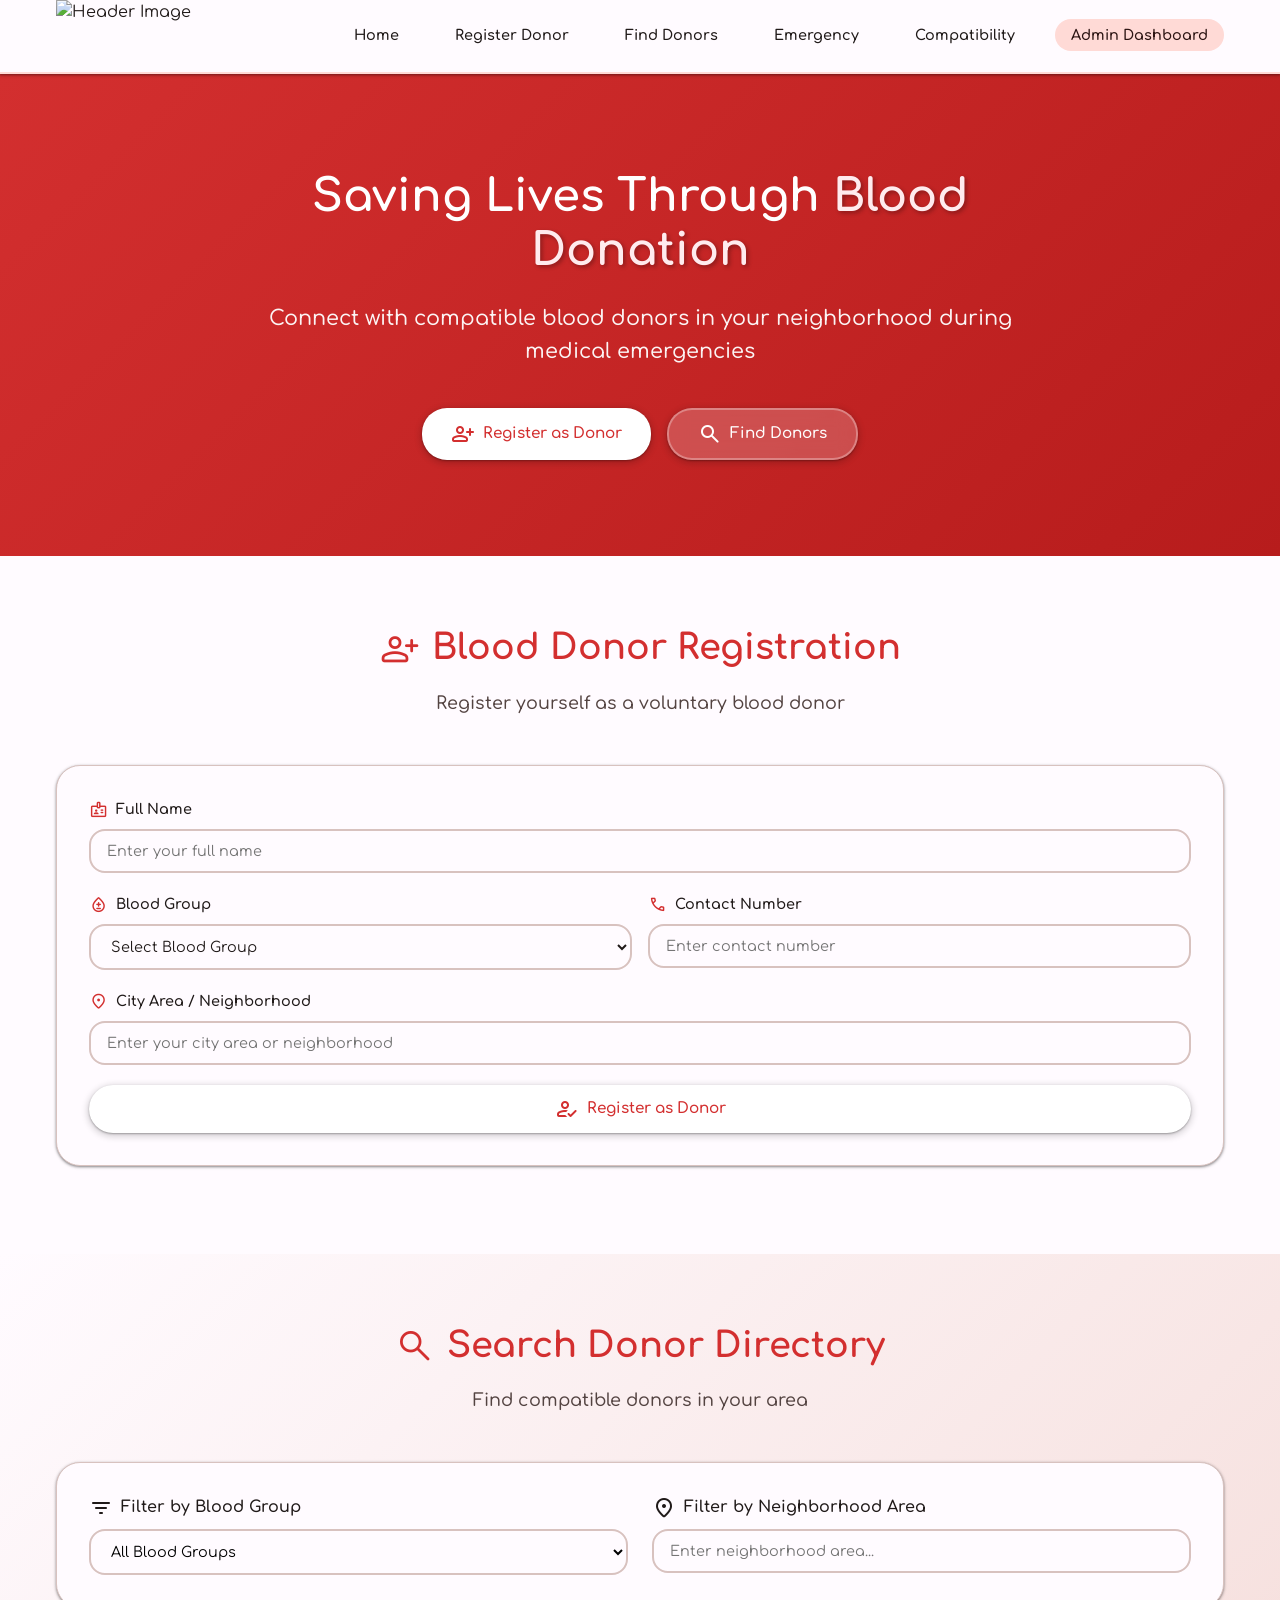
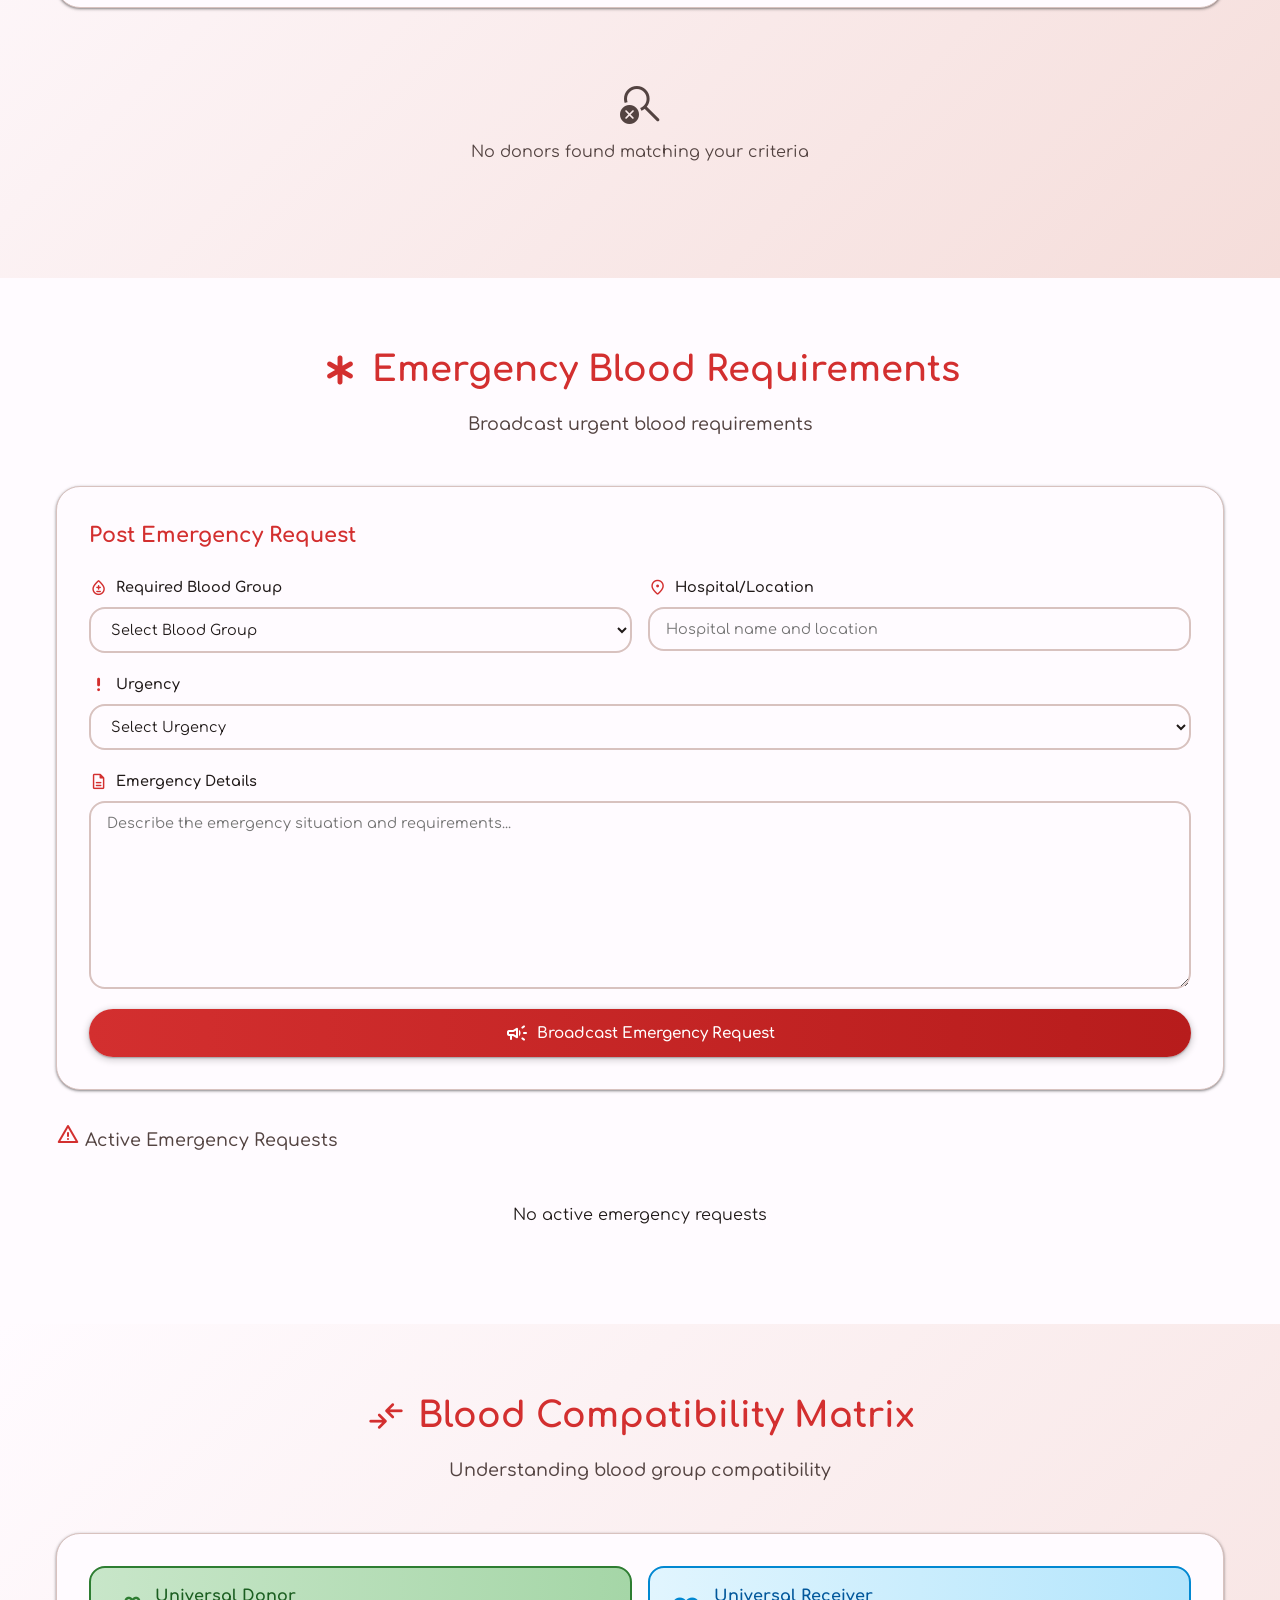
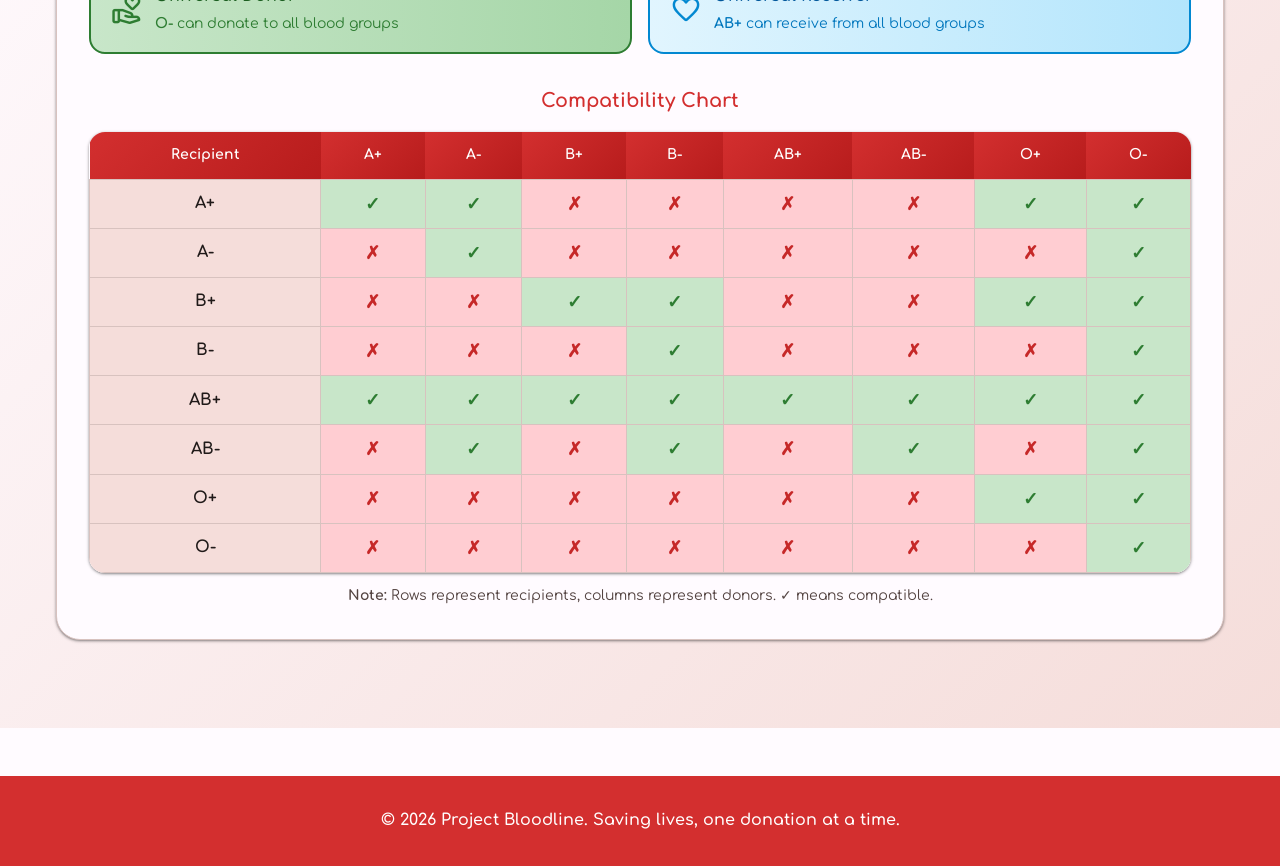
==== index.html @ 69cc0d09 "Add files via upload" ====
<!DOCTYPE html>
<html lang="en">
<head>
  <meta charset="UTF-8">
  <meta name="viewport" content="width=device-width, initial-scale=1.0">
  <title>Project Dracula - Find Blood Donors Fast</title>
  <link rel="shortcut icon" href="./favicon.png" type="image/png">
  <link rel="preconnect" href="https://fonts.googleapis.com">
  <link rel="preconnect" href="https://fonts.gstatic.com" crossorigin>
  <link href="https://fonts.googleapis.com/css2?family=Comfortaa:wght@300;400;500;600;700&family=Poppins:wght@300;400;500;600;700&family=Nunito:wght@300;400;500;600;700&display=swap" rel="stylesheet">
  <link href="https://fonts.googleapis.com/css2?family=Material+Symbols+Rounded:opsz,wght,FILL,GRAD@24,400,0,0" rel="stylesheet">
  <link rel="stylesheet" href="style.css">
</head>
<body>
  <!-- Emergency Broadcast Banner - Bold Red -->
  <div id="emergencyBanner" class="emergency-banner">
    <div class="emergency-content">
      <span class="material-symbols-rounded emergency-icon">emergency_home</span>
      <div class="emergency-text" id="emergencyText">
        Loading...
      </div>
      <button class="emergency-close" onclick="closeEmergencyBanner()" aria-label="Close banner">
        <span class="material-symbols-rounded">close</span>
      </button>
    </div>
  </div>

  <!-- Header -->
  <header class="header">
    <nav class="nav-container">
      <div class="nav-logo">
        <img src="./header.png" alt="Header Image" height="72px">
      </div>
      <button class="mobile-menu-btn" onclick="toggleMobileMenu()">
        <span class="material-symbols-rounded">menu</span>
      </button>
      <ul class="nav-menu" id="navMenu">
        <li class="nav-item">
          <a href="#home" class="nav-link" onclick="closeMobileMenu()">Home</a>
        </li>
        <li class="nav-item">
          <a href="#register" class="nav-link" onclick="closeMobileMenu()">Register Donor</a>
        </li>
        <li class="nav-item">
          <a href="#search" class="nav-link" onclick="closeMobileMenu()">Find Donors</a>
        </li>
        <li class="nav-item">
          <a href="#emergency" class="nav-link" onclick="closeMobileMenu()">Emergency</a>
        </li>
        <li class="nav-item">
          <a href="#compatibility" class="nav-link" onclick="closeMobileMenu()">Compatibility</a>
        </li>
        <li class="nav-item">
          <a href="admin.html" class="nav-link nav-admin">Admin Dashboard</a>
        </li>
      </ul>
    </nav>
  </header>

  <main>
    <!-- Home Section -->
    <section id="home" class="section hero-section">
      <div class="container">
        <div class="hero-content">
          <h2 class="hero-title">Saving Lives Through <span class="highlight">Blood Donation</span></h2>
          <p class="hero-subtitle">Connect with compatible blood donors in your neighborhood during medical emergencies</p>
          <div class="hero-buttons">
            <a href="#register" class="btn btn-primary">
              <span class="material-symbols-rounded">person_add</span>
              Register as Donor
            </a>
            <a href="#search" class="btn btn-secondary">
              <span class="material-symbols-rounded">search</span>
              Find Donors
            </a>
          </div>
        </div>
      </div>
    </section>

    <!-- Donor Registration Section -->
    <section id="register" class="section">
      <div class="container">
        <div class="section-header">
          <h2 class="section-title">
            <span class="material-symbols-rounded section-icon">person_add</span>
            Blood Donor Registration
          </h2>
          <p class="section-subtitle">Register yourself as a voluntary blood donor</p>
        </div>
        <div class="card registration-card">
          <form id="donorRegistrationForm" class="registration-form" novalidate>
            <div class="form-group">
              <label for="fullName" class="form-label">
                <span class="material-symbols-rounded label-icon">badge</span>
                Full Name
              </label>
              <input 
                type="text" 
                id="fullName" 
                name="fullName" 
                class="form-input" 
                placeholder="Enter your full name"
                required
              >
            </div>

            <div class="form-row">
              <div class="form-group">
                <label for="bloodGroup" class="form-label">
                  <span class="material-symbols-rounded label-icon">bloodtype</span>
                  Blood Group
                </label>
                <select id="bloodGroup" name="bloodGroup" class="form-select" required>
                  <option value="">Select Blood Group</option>
                  <option value="A+">A+</option>
                  <option value="A-">A-</option>
                  <option value="B+">B+</option>
                  <option value="B-">B-</option>
                  <option value="AB+">AB+</option>
                  <option value="AB-">AB-</option>
                  <option value="O+">O+</option>
                  <option value="O-">O-</option>
                </select>
              </div>

              <div class="form-group">
                <label for="contactNumber" class="form-label">
                  <span class="material-symbols-rounded label-icon">call</span>
                  Contact Number
                </label>
                <input 
                  type="tel" 
                  id="contactNumber" 
                  name="contactNumber" 
                  class="form-input" 
                  placeholder="Enter contact number"
                  required
                >
              </div>
            </div>

            <div class="form-group">
              <label for="cityArea" class="form-label">
                <span class="material-symbols-rounded label-icon">location_on</span>
                City Area / Neighborhood
              </label>
              <input 
                type="text" 
                id="cityArea" 
                name="cityArea" 
                class="form-input" 
                placeholder="Enter your city area or neighborhood"
                required
              >
            </div>

            <button type="submit" class="btn btn-primary btn-full">
              <span class="material-symbols-rounded">how_to_reg</span>
              Register as Donor
            </button>
          </form>
          <div id="registrationMessage" class="form-message"></div>
        </div>
      </div>
    </section>

    <!-- Searchable Donor Directory Section -->
    <section id="search" class="section section-alt">
      <div class="container">
        <div class="section-header">
          <h2 class="section-title">
            <span class="material-symbols-rounded section-icon">search</span>
            Search Donor Directory
          </h2>
          <p class="section-subtitle">Find compatible donors in your area</p>
        </div>

        <div class="card search-card">
          <div class="search-filters">
            <div class="filter-group">
              <label for="filterBloodGroup" class="filter-label">
                <span class="material-symbols-rounded">filter_list</span>
                Filter by Blood Group
              </label>
              <select id="filterBloodGroup" class="filter-select" onchange="filterDonors()">
                <option value="all">All Blood Groups</option>
                <option value="A+">A+</option>
                <option value="A-">A-</option>
                <option value="B+">B+</option>
                <option value="B-">B-</option>
                <option value="AB+">AB+</option>
                <option value="AB-">AB-</option>
                <option value="O+">O+</option>
                <option value="O-">O-</option>
              </select>
            </div>

            <div class="filter-group">
              <label for="filterArea" class="filter-label">
                <span class="material-symbols-rounded">location_on</span>
                Filter by Neighborhood Area
              </label>
              <input 
                type="text" 
                id="filterArea" 
                class="filter-input" 
                placeholder="Enter neighborhood area..."
                oninput="filterDonors()"
              >
            </div>
          </div>
        </div>

        <div class="donors-list" id="donorsList">
          <!-- Donors will be displayed here -->
        </div>
        <div id="noDonorsMessage" class="no-results" style="display: none;">
          <span class="material-symbols-rounded">search_off</span>
          <p>No donors found matching your criteria</p>
        </div>
      </div>
    </section>

    <!-- Emergency Request Section -->
    <section id="emergency" class="section">
      <div class="container">
        <div class="section-header">
          <h2 class="section-title">
            <span class="material-symbols-rounded section-icon" style="color: #d32f2f;">emergency</span>
            Emergency Blood Requirements
          </h2>
          <p class="section-subtitle">Broadcast urgent blood requirements</p>
        </div>

        <div class="card emergency-request-card">
          <h3 class="card-title">Post Emergency Request</h3>
          <form id="emergencyForm" class="emergency-form" novalidate>
            <div class="form-row">
              <div class="form-group">
                <label for="emergencyBloodGroup" class="form-label">
                  <span class="material-symbols-rounded label-icon">bloodtype</span>
                  Required Blood Group
                </label>
                <select id="emergencyBloodGroup" name="emergencyBloodGroup" class="form-select" required>
                  <option value="">Select Blood Group</option>
                  <option value="A+">A+</option>
                  <option value="A-">A-</option>
                  <option value="B+">B+</option>
                  <option value="B-">B-</option>
                  <option value="AB+">AB+</option>
                  <option value="AB-">AB-</option>
                  <option value="O+">O+</option>
                  <option value="O-">O-</option>
                </select>
              </div>

              <div class="form-group">
                <label for="emergencyLocation" class="form-label">
                  <span class="material-symbols-rounded label-icon">location_on</span>
                  Hospital/Location
                </label>
                <input 
                  type="text" 
                  id="emergencyLocation" 
                  name="emergencyLocation" 
                  class="form-input" 
                  placeholder="Hospital name and location"
                  required
                >
              </div>
            </div>

            <div class="form-group">
              <label for="emergencyUrgency" class="form-label">
                <span class="material-symbols-rounded label-icon">priority_high</span>
                Urgency
              </label>
              <select id="emergencyUrgency" name="emergencyUrgency" class="form-select" required>
                <option value="">Select Urgency</option>
                <option value="Critical">Critical</option>
                <option value="Urgent">Urgent</option>
              </select>
            </div>

            <div class="form-group">
              <label for="emergencyDetails" class="form-label">
                <span class="material-symbols-rounded label-icon">description</span>
                Emergency Details
              </label>
              <textarea 
                id="emergencyDetails" 
                name="emergencyDetails" 
                class="form-textarea" 
                placeholder="Describe the emergency situation and requirements..."
                rows="10"
                required
              ></textarea>
            </div>

            <button type="submit" class="btn btn-emergency btn-full">
              <span class="material-symbols-rounded">campaign</span>
              Broadcast Emergency Request
            </button>
          </form>
          <div id="emergencyMessage" class="form-message"></div>
        </div>

        <div class="emergency-list-section">
          <h3 class="section-subtitle" style="text-align: left; margin-top: 2rem;">
            <span class="material-symbols-rounded" style="color: #d32f2f;">warning</span>
            Active Emergency Requests
          </h3>
          <div id="emergencyList" class="emergency-list">
            <!-- Emergency requests will be displayed here -->
          </div>
        </div>
      </div>
    </section>

    <!-- Blood Compatibility Matrix Section -->
    <section id="compatibility" class="section section-alt">
      <div class="container">
        <div class="section-header">
          <h2 class="section-title">
            <span class="material-symbols-rounded section-icon">compare_arrows</span>
            Blood Compatibility Matrix
          </h2>
          <p class="section-subtitle">Understanding blood group compatibility</p>
        </div>

        <div class="card compatibility-card">
          <div class="compatibility-info">
            <div class="info-box universal-donor">
              <span class="material-symbols-rounded info-icon">volunteer_activism</span>
              <div>
                <h3 class="info-title">Universal Donor</h3>
                <p class="info-text"><strong>O-</strong> can donate to all blood groups</p>
              </div>
            </div>
            <div class="info-box universal-receiver">
              <span class="material-symbols-rounded info-icon">favorite</span>
              <div>
                <h3 class="info-title">Universal Receiver</h3>
                <p class="info-text"><strong>AB+</strong> can receive from all blood groups</p>
              </div>
            </div>
          </div>

          <div class="matrix-container">
            <h3 class="matrix-title">Compatibility Chart</h3>
            <div class="matrix-table-wrapper">
              <table class="compatibility-table">
                <thead>
                  <tr>
                    <th class="matrix-header">Recipient</th>
                    <th class="matrix-header">A+</th>
                    <th class="matrix-header">A-</th>
                    <th class="matrix-header">B+</th>
                    <th class="matrix-header">B-</th>
                    <th class="matrix-header">AB+</th>
                    <th class="matrix-header">AB-</th>
                    <th class="matrix-header">O+</th>
                    <th class="matrix-header">O-</th>
                  </tr>
                </thead>
                <tbody>
                  <tr>
                    <td class="recipient-cell"><strong>A+</strong></td>
                    <td class="compatible">✓</td>
                    <td class="compatible">✓</td>
                    <td class="incompatible">✗</td>
                    <td class="incompatible">✗</td>
                    <td class="incompatible">✗</td>
                    <td class="incompatible">✗</td>
                    <td class="compatible">✓</td>
                    <td class="compatible">✓</td>
                  </tr>
                  <tr>
                    <td class="recipient-cell"><strong>A-</strong></td>
                    <td class="incompatible">✗</td>
                    <td class="compatible">✓</td>
                    <td class="incompatible">✗</td>
                    <td class="incompatible">✗</td>
                    <td class="incompatible">✗</td>
                    <td class="incompatible">✗</td>
                    <td class="incompatible">✗</td>
                    <td class="compatible">✓</td>
                  </tr>
                  <tr>
                    <td class="recipient-cell"><strong>B+</strong></td>
                    <td class="incompatible">✗</td>
                    <td class="incompatible">✗</td>
                    <td class="compatible">✓</td>
                    <td class="compatible">✓</td>
                    <td class="incompatible">✗</td>
                    <td class="incompatible">✗</td>
                    <td class="compatible">✓</td>
                    <td class="compatible">✓</td>
                  </tr>
                  <tr>
                    <td class="recipient-cell"><strong>B-</strong></td>
                    <td class="incompatible">✗</td>
                    <td class="incompatible">✗</td>
                    <td class="incompatible">✗</td>
                    <td class="compatible">✓</td>
                    <td class="incompatible">✗</td>
                    <td class="incompatible">✗</td>
                    <td class="incompatible">✗</td>
                    <td class="compatible">✓</td>
                  </tr>
                  <tr>
                    <td class="recipient-cell"><strong>AB+</strong></td>
                    <td class="compatible">✓</td>
                    <td class="compatible">✓</td>
                    <td class="compatible">✓</td>
                    <td class="compatible">✓</td>
                    <td class="compatible">✓</td>
                    <td class="compatible">✓</td>
                    <td class="compatible">✓</td>
                    <td class="compatible">✓</td>
                  </tr>
                  <tr>
                    <td class="recipient-cell"><strong>AB-</strong></td>
                    <td class="incompatible">✗</td>
                    <td class="compatible">✓</td>
                    <td class="incompatible">✗</td>
                    <td class="compatible">✓</td>
                    <td class="incompatible">✗</td>
                    <td class="compatible">✓</td>
                    <td class="incompatible">✗</td>
                    <td class="compatible">✓</td>
                  </tr>
                  <tr>
                    <td class="recipient-cell"><strong>O+</strong></td>
                    <td class="incompatible">✗</td>
                    <td class="incompatible">✗</td>
                    <td class="incompatible">✗</td>
                    <td class="incompatible">✗</td>
                    <td class="incompatible">✗</td>
                    <td class="incompatible">✗</td>
                    <td class="compatible">✓</td>
                    <td class="compatible">✓</td>
                  </tr>
                  <tr>
                    <td class="recipient-cell"><strong>O-</strong></td>
                    <td class="incompatible">✗</td>
                    <td class="incompatible">✗</td>
                    <td class="incompatible">✗</td>
                    <td class="incompatible">✗</td>
                    <td class="incompatible">✗</td>
                    <td class="incompatible">✗</td>
                    <td class="incompatible">✗</td>
                    <td class="compatible">✓</td>
                  </tr>
                </tbody>
              </table>
            </div>
            <p class="matrix-note">
              <b>Note:</b> Rows represent recipients, columns represent donors. ✓ means compatible.
            </p>
          </div>
        </div>
      </div>
    </section>
  </main>

  <footer class="footer">
    <div class="container">
      <p class="footer-text">© 2026 Project Bloodline. Saving lives, one donation at a time.</p>
    </div>
  </footer>

  <script src="app.js"></script>
</body>
</html>
---- style.css ----
:root {
  --color-primary: #d32f2f;
  --color-on-primary: #ffffff;
  --color-primary-container: #ffdad6;
  --color-on-primary-container: #410002;
  
  --color-secondary: #775653;
  --color-on-secondary: #ffffff;
  --color-secondary-container: #ffdad6;
  --color-on-secondary-container: #2c1513;
  
  --color-tertiary: #705c2e;
  --color-on-tertiary: #ffffff;
  --color-tertiary-container: #fbdfa6;
  --color-on-tertiary-container: #251a00;
  
  --color-surface: #fffbff;
  --color-on-surface: #201a19;
  --color-surface-variant: #f5ddda;
  --color-on-surface-variant: #534341;
  
  --color-background: #fffbff;
  --color-on-background: #201a19;
  
  --color-error: #ba1a1a;
  --color-on-error: #ffffff;
  --color-error-container: #ffdad6;
  --color-on-error-container: #410002;
  
  --color-outline: #857370;
  --color-outline-variant: #d8c2bf;
  
  --blood-red: #d32f2f;
  --blood-red-dark: #b71c1c;
  --blood-red-light: #ffcdd2;
  --emerald: #2e7d32;
  --amber: #f57c00;
  
  --elevation-1: 0px 1px 2px 0px rgba(0, 0, 0, 0.3), 0px 1px 3px 1px rgba(0, 0, 0, 0.15);
  --elevation-2: 0px 1px 2px 0px rgba(0, 0, 0, 0.3), 0px 2px 6px 2px rgba(0, 0, 0, 0.15);
  --elevation-3: 0px 1px 3px 0px rgba(0, 0, 0, 0.3), 0px 4px 8px 3px rgba(0, 0, 0, 0.15);
}

* {
  margin: 0;
  padding: 0;
  box-sizing: border-box;
}
html { scroll-behavior: smooth }

body {
  font-family: 'Comfortaa', 'Poppins', 'Nunito', -apple-system, BlinkMacSystemFont, 'Segoe UI', Roboto, Oxygen, Ubuntu, Cantarell, sans-serif;
  background-color: var(--color-background);
  color: var(--color-on-background);
  line-height: 1.6;
}

/* Emergency Banner - Bold Red */
.emergency-banner {
  background: var(--blood-red-dark);
  color: white;
  padding: 0.75rem 1rem;
  display: none;
  position: sticky;
  top: 0;
  z-index: 1000;
  animation: pulse 2s ease-in-out infinite;
}

.emergency-banner.active {
  display: block;
}

@keyframes pulse {
  0%, 100% { opacity: 1 }
  50% { opacity: 0.9 }
}

.emergency-content {
  max-width: 1200px;
  margin: 0 auto;
  display: flex;
  flex-wrap: wrap;
  align-items: center;
  justify-content: center;
  gap: 0.75rem;
}

.emergency-icon {
  font-size: 1.5rem;
  animation: shake 0.5s ease-in-out infinite;
}

@keyframes shake {
  0%, 100% { transform: translateY(0); }
  25% { transform: translateY(-2px); }
  75% { transform: translateY(2px); }
}

.emergency-text {
  flex: 1;
  min-width: 200px;
  text-align: center;
  font-size: 0.95rem;
  font-weight: 600;
}

.emergency-close {
  background: rgba(255, 255, 255, 0.2);
  border: none;
  color: white;
  border-radius: 50%;
  width: 32px;
  height: 32px;
  cursor: pointer;
  display: flex;
  align-items: center;
  justify-content: center;
  transition: background 0.2s ease;
}

.emergency-close:hover {
  background: rgba(255, 255, 255, 0.5);
}

/* Header */
.header {
  background-color: var(--color-surface);
  box-shadow: var(--elevation-1);
  position: sticky;
  top: 0;
  z-index: 999;
  border-bottom: 2px solid var(--color-primary-container);
}

.nav-container {
  max-width: 1200px;
  margin: 0 auto;
  padding: 0 1rem;
  display: flex;
  align-items: center;
  justify-content: space-between;
  min-height: 70px;
  flex-wrap: wrap;
}

.nav-logo {
  display: flex;
  align-items: center;
  gap: 0.5rem;
}

.logo-icon {
  font-size: 2rem;
  color: var(--color-primary);
}

.logo-text {
  font-family: 'Comfortaa', cursive;
  font-size: 1.8rem;
  font-weight: 700;
  color: var(--color-primary);
}

.mobile-menu-btn {
  display: none;
  background: var(--color-primary-container);
  border: none;
  color: var(--color-on-primary-container);
  border-radius: 12px;
  width: 44px;
  height: 44px;
  cursor: pointer;
  align-items: center;
  justify-content: center;
}

.nav-menu {
  display: flex;
  list-style: none;
  gap: 1.5rem;
  align-items: center;
  flex-wrap: wrap;
}

.nav-link {
  text-decoration: none;
  color: var(--color-on-surface);
  font-weight: 600;
  padding: 0.5rem 1rem;
  border-radius: 20px;
  transition: all 0.2s ease;
  font-size: 0.9rem;
}

.nav-link:hover {
  background-color: var(--color-primary-container);
  color: var(--color-on-primary-container);
}

.nav-admin {
  background-color: var(--color-secondary-container);
  color: var(--color-on-secondary-container);
}

.nav-admin:hover {
  background-color: var(--color-secondary);
  color: var(--color-on-secondary);
}

/* Container */
.container {
  max-width: 1200px;
  margin: 0 auto;
  padding: 0 1rem;
}

/* Sections */
.section {
  padding: 4rem 0;
}

.section-alt {
  background-color: var(--color-surface-variant);
  background: linear-gradient(135deg, #fffbff 0%, #f5ddda 100%);
}

.section-header {
  text-align: center;
  margin-bottom: 3rem;
}

.section-title {
  font-family: 'Comfortaa', cursive;
  font-size: 2.2rem;
  font-weight: 700;
  color: var(--color-primary);
  display: flex;
  align-items: center;
  justify-content: center;
  gap: 0.75rem;
  margin-bottom: 0.75rem;
  flex-wrap: wrap;
}

.section-icon {
  font-size: 2.5rem;
}

.section-subtitle {
  font-size: 1.1rem;
  color: var(--color-on-surface-variant);
  font-weight: 500;
}

/* Hero Section */
.hero-section {
  background: linear-gradient(135deg, var(--color-primary) 0%, var(--blood-red-dark) 100%);
  color: white;
  text-align: center;
  padding: 6rem 0;
}

.hero-content {
  max-width: 800px;
  margin: 0 auto;
}

.hero-title {
  font-family: 'Comfortaa', cursive;
  font-size: 2.8rem;
  font-weight: 700;
  margin-bottom: 1.5rem;
  line-height: 1.2;
}

.highlight {
  color: #ffebee;
  text-shadow: 2px 2px 4px rgba(0, 0, 0, 0.3);
}

.hero-subtitle {
  font-size: 1.3rem;
  margin-bottom: 2.5rem;
  opacity: 0.95;
  font-weight: 500;
}

.hero-buttons {
  display: flex;
  gap: 1rem;
  justify-content: center;
  flex-wrap: wrap;
}

/* Buttons */
.btn {
  display: inline-flex;
  align-items: center;
  gap: 0.5rem;
  padding: 0.75rem 1.8rem;
  border: none;
  border-radius: 25px;
  font-family: 'Comfortaa', cursive;
  font-size: 0.95rem;
  font-weight: 600;
  text-decoration: none;
  cursor: pointer;
  transition: all 0.2s ease;
  box-shadow: var(--elevation-2);
}

.btn:hover {
  box-shadow: var(--elevation-3);
  transform: translateY(-2px);
}

.btn:active {
  transform: translateY(0);
  box-shadow: var(--elevation-2);
}

.btn-primary {
  background-color: white;
  color: var(--color-primary);
}

.btn-primary:hover {
  background-color: #ffebee;
}

.btn-secondary {
  background-color: rgba(255, 255, 255, 0.2);
  color: white;
  backdrop-filter: blur(10px);
  border: 2px solid rgba(255, 255, 255, 0.3);
}

.btn-secondary:hover {
  background-color: rgba(255, 255, 255, 0.3);
}

.btn-emergency {
  background: linear-gradient(90deg, #d32f2f 0%, #b71c1c 100%);
  color: white;
}

.btn-emergency:hover {
  background: linear-gradient(90deg, #b71c1c 0%, #c62828 100%);
}

.btn-full {
  width: 100%;
  justify-content: center;
}

.btn-sm {
  padding: 0.5rem 1rem;
  font-size: 0.85rem;
}

.btn-danger {
  background-color: var(--color-error);
  color: var(--color-on-error);
}

.btn-danger:hover {
  background-color: #d32f2f;
}

/* Cards */
.card {
  background-color: var(--color-surface);
  border-radius: 24px;
  padding: 2rem;
  box-shadow: var(--elevation-1);
  border: 1px solid var(--color-outline-variant);
  margin-bottom: 1.5rem;
}

.card-title {
  font-family: 'Comfortaa', cursive;
  font-size: 1.3rem;
  font-weight: 700;
  color: var(--color-primary);
  display: flex;
  align-items: center;
  gap: 0.5rem;
  margin-bottom: 1.5rem;
}

.card-header-row {
  display: flex;
  align-items: center;
  justify-content: space-between;
  margin-bottom: 1.5rem;
  flex-wrap: wrap;
  gap: 1rem;
}

/* Forms */
.registration-form,
.emergency-form {
  display: flex;
  flex-direction: column;
  gap: 1.25rem;
}

.form-group {
  display: flex;
  flex-direction: column;
  gap: 0.5rem;
}

.form-row {
  display: grid;
  grid-template-columns: 1fr 1fr;
  gap: 1rem;
}

.form-label {
  display: flex;
  align-items: center;
  gap: 0.5rem;
  font-weight: 600;
  color: var(--color-on-surface);
  font-size: 0.9rem;
}

.label-icon {
  font-size: 1.2rem;
  color: var(--color-primary);
}

.form-input,
.form-select,
.form-textarea {
  padding: 0.75rem 1rem;
  border: 2px solid var(--color-outline-variant);
  border-radius: 16px;
  font-family: 'Comfortaa', 'Poppins', sans-serif;
  font-size: 0.9rem;
  background-color: var(--color-surface);
  color: var(--color-on-surface);
  transition: border-color 0.2s ease, box-shadow 0.2s ease;
}

.form-input:focus,
.form-select:focus,
.form-textarea:focus {
  outline: none;
  border-color: var(--color-primary);
  box-shadow: 0 0 0 3px rgba(211, 47, 47, 0.1);
}

.form-textarea {
  resize: vertical;
  min-height: 100px;
  font-family: 'Comfortaa', 'Poppins', sans-serif;
}

.form-message {
  margin-top: 1rem;
  padding: 0.75rem 1rem;
  border-radius: 12px;
  text-align: center;
  font-weight: 600;
  display: none;
}

.form-message.success {
  display: block;
  background-color: #c8e6c9;
  color: #2e7d32;
  border: 1px solid #4caf50;
}

.form-message.error {
  display: block;
  background-color: var(--color-error-container);
  color: var(--color-on-error-container);
  border: 1px solid var(--color-error);
}

/* Search Filters */
.search-filters {
  display: grid;
  grid-template-columns: 1fr 1fr;
  gap: 1.5rem;
}

.filter-group {
  display: flex;
  flex-direction: column;
  gap: 0.5rem;
}

.filter-label {
  display: flex;
  align-items: center;
  gap: 0.5rem;
  font-weight: 600;
  color: var(--color-on-surface);
}

.filter-select,
.filter-input {
  padding: 0.75rem 1rem;
  border: 2px solid var(--color-outline-variant);
  border-radius: 16px;
  font-family: 'Comfortaa', 'Poppins', sans-serif;
  font-size: 0.9rem;
  background-color: var(--color-surface);
}

/* Donors List */
.donors-list {
  display: grid;
  gap: 1rem;
  margin-top: 1.5rem;
}

.donor-card {
  background-color: var(--color-surface);
  border-radius: 20px;
  padding: 1.25rem;
  box-shadow: var(--elevation-1);
  border: 1px solid var(--color-outline-variant);
  display: flex;
  align-items: center;
  gap: 1rem;
  transition: box-shadow 0.2s ease, transform 0.2s ease;
}

.donor-card:hover {
  box-shadow: var(--elevation-2);
  transform: translateX(4px);
}

.donor-avatar {
  width: 60px;
  height: 60px;
  border-radius: 50%;
  background: linear-gradient(135deg, var(--color-primary) 0%, var(--blood-red-dark) 100%);
  color: white;
  display: flex;
  align-items: center;
  justify-content: center;
  font-size: 1.3rem;
  font-weight: 700;
  font-family: 'Comfortaa', cursive;
  flex-shrink: 0;
}

.donor-info {
  flex: 1;
}

.donor-name {
  font-size: 1.1rem;
  font-weight: 700;
  color: var(--color-on-surface);
  margin-bottom: 0.25rem;
  font-family: 'Comfortaa', cursive;
}

.donor-details {
  display: flex;
  flex-direction: column;
  gap: 0.25rem;
  font-size: 0.85rem;
  color: var(--color-on-surface-variant);
}

.donor-detail-item {
  display: flex;
  align-items: center;
  gap: 0.375rem;
}

.donor-blood-group {
  padding: 0.5rem 1rem;
  background: linear-gradient(135deg, var(--color-primary-container) 0%, #ffcdd2 100%);
  color: var(--color-on-primary-container);
  border-radius: 20px;
  font-weight: 700;
  font-size: 1rem;
  flex-shrink: 0;
  font-family: 'Comfortaa', cursive;
}

/* No Results */
.no-results {
  text-align: center;
  padding: 3rem;
  color: var(--color-on-surface-variant);
}

.no-results .material-symbols-rounded {
  font-size: 3rem;
  margin-bottom: 0.75rem;
  display: block;
}

/* Emergency List */
.emergency-list {
  display: grid;
  gap: 1rem;
  margin-top: 1rem;
}

.emergency-item {
  background: linear-gradient(90deg, #ffebee 0%, #ffcdd2 100%);
  border: 2px solid var(--color-error);
  border-radius: 20px;
  padding: 1.25rem;
  box-shadow: var(--elevation-2);
}

.emergency-item-header {
  display: flex;
  align-items: center;
  justify-content: space-between;
  margin-bottom: 0.75rem;
  flex-wrap: wrap;
  gap: 0.5rem;
}

.emergency-blood-badge {
  background-color: var(--color-error);
  color: white;
  padding: 0.375rem 0.875rem;
  border-radius: 16px;
  font-weight: 700;
  font-size: 0.9rem;
  font-family: 'Comfortaa', cursive;
}

.emergency-status {
  background-color: #d32f2f;
  color: white;
  padding: 0.375rem 0.875rem;
  border-radius: 16px;
  font-weight: 700;
  font-size: 0.8rem;
  text-transform: uppercase;
  animation: pulse 1.5s ease-in-out infinite;
}

.emergency-location {
  display: flex;
  align-items: center;
  gap: 0.375rem;
  color: var(--color-on-error-container);
  font-weight: 600;
  margin-bottom: 0.5rem;
}

.emergency-details {
  color: var(--color-on-error-container);
  line-height: 1.5;
}

/* Compatibility */
.compatibility-info {
  display: grid;
  grid-template-columns: 1fr 1fr;
  gap: 1rem;
  margin-bottom: 2rem;
}

.info-box {
  display: flex;
  align-items: center;
  gap: 0.75rem;
  padding: 1rem 1.25rem;
  border-radius: 16px;
}

.universal-donor {
  background: linear-gradient(90deg, #c8e6c9 0%, #a5d6a7 100%);
  border: 2px solid var(--emerald);
}

.universal-receiver {
  background: linear-gradient(90deg, #e1f5fe 0%, #b3e5fc 100%);
  border: 2px solid #0288d1;
}

.info-icon {
  font-size: 2rem;
}

.universal-donor .info-icon {
  color: var(--emerald);
}

.universal-receiver .info-icon {
  color: #0288d1;
}

.info-title {
  font-weight: 700;
  font-size: 1rem;
  margin-bottom: 0.25rem;
}

.universal-donor .info-title {
  color: #1b5e20;
}

.universal-receiver .info-title {
  color: #01579b;
}

.info-text {
  font-size: 0.875rem;
}

.universal-donor .info-text {
  color: #2e7d32;
}

.universal-receiver .info-text {
  color: #0277bd;
}

.matrix-container {
  margin-top: 2rem;
}

.matrix-title {
  font-family: 'Comfortaa', cursive;
  font-size: 1.2rem;
  font-weight: 700;
  color: var(--color-primary);
  margin-bottom: 1rem;
  text-align: center;
}

.matrix-table-wrapper {
  overflow-x: auto;
  border-radius: 16px;
  box-shadow: var(--elevation-1);
}

.compatibility-table {
  width: 100%;
  border-collapse: collapse;
  background-color: var(--color-surface);
  min-width: 600px;
}

.matrix-header {
  background: linear-gradient(135deg, var(--color-primary) 0%, var(--blood-red-dark) 100%);
  color: white;
  padding: 0.75rem;
  text-align: center;
  font-weight: 700;
  font-size: 0.875rem;
  font-family: 'Comfortaa', cursive;
}

.compatibility-table td {
  padding: 0.625rem;
  text-align: center;
  border: 1px solid var(--color-outline-variant);
  font-weight: 600;
}

.recipient-cell {
  background-color: var(--color-surface-variant);
  color: var(--color-on-surface);
  font-family: 'Comfortaa', cursive;
}

.compatible {
  background-color: #c8e6c9;
  color: #2e7d32;
  font-size: 1.1rem;
}

.incompatible {
  background-color: #ffcdd2;
  color: #c62828;
  font-size: 1.1rem;
}

.matrix-note {
  text-align: center;
  margin-top: 0.75rem;
  font-size: 0.875rem;
  color: var(--color-on-surface-variant);
}

/* Footer */
.footer {
  background-color: var(--color-primary);
  color: white;
  text-align: center;
  padding: 2rem 0;
  margin-top: 3rem;
}

.footer-text {
  font-weight: 600;
}

/* Admin Dashboard Styles */
.stats-grid {
  display: grid;
  grid-template-columns: repeat(auto-fit, minmax(250px, 1fr));
  gap: 1.25rem;
  margin-bottom: 2rem;
}

.stat-card {
  background-color: var(--color-surface);
  border-radius: 20px;
  padding: 1.25rem;
  box-shadow: var(--elevation-1);
  border: 1px solid var(--color-outline-variant);
  display: flex;
  align-items: center;
  gap: 1rem;
}

.stat-icon {
  width: 60px;
  height: 60px;
  border-radius: 16px;
  display: flex;
  align-items: center;
  justify-content: center;
  flex-shrink: 0;
}

.stat-icon .material-symbols-rounded {
  font-size: 1.8rem;
  color: white;
}

.stat-donors {
  background: linear-gradient(135deg, #4caf50 0%, #2e7d32 100%);
}

.stat-emergency {
  background: linear-gradient(135deg, #f44336 0%, #d32f2f 100%);
}

.stat-rare {
  background: linear-gradient(135deg, #ff9800 0%, #f57c00 100%);
}

.stat-groups {
  background: linear-gradient(135deg, #2196f3 0%, #1976d2 100%);
}

.stat-info {
  flex: 1;
}

.stat-number {
  font-size: 1.8rem;
  font-weight: 700;
  font-family: 'Comfortaa', cursive;
  color: var(--color-on-surface);
}

.stat-label {
  font-size: 0.875rem;
  color: var(--color-on-surface-variant);
  font-weight: 600;
}

.admin-card {
  margin-bottom: 2rem;
}

.blood-group-stats {
  display: grid;
  grid-template-columns: repeat(auto-fit, minmax(150px, 1fr));
  gap: 0.75rem;
}

.blood-group-stat {
  display: flex;
  align-items: center;
  justify-content: space-between;
  padding: 0.75rem 1rem;
  background-color: var(--color-surface-variant);
  border-radius: 12px;
  border-left: 4px solid var(--color-primary);
}

.blood-group-name {
  font-weight: 700;
  color: var(--color-primary);
  font-family: 'Comfortaa', cursive;
}

.blood-group-count {
  background-color: var(--color-primary);
  color: white;
  padding: 0.25rem 0.75rem;
  border-radius: 12px;
  font-weight: 700;
}

.admin-table-container {
  overflow-x: auto;
  border-radius: 16px;
}

.admin-table {
  width: 100%;
  border-collapse: collapse;
  min-width: 600px;
}

.admin-table thead {
  background: linear-gradient(135deg, var(--color-primary) 0%, var(--blood-red-dark) 100%);
  color: white;
}

.admin-table th {
  padding: 0.875rem;
  text-align: left;
  font-weight: 700;
  font-family: 'Comfortaa', cursive;
  font-size: 0.875rem;
}

.admin-table td {
  padding: 0.75rem;
  border-bottom: 1px solid var(--color-outline-variant);
  color: var(--color-on-surface);
}

.admin-table tbody tr:hover {
  background-color: var(--color-surface-variant);
}

.admin-table .blood-badge {
  background-color: var(--color-primary-container);
  color: var(--color-on-primary-container);
  padding: 0.25rem 0.625rem;
  border-radius: 12px;
  font-weight: 700;
  font-size: 0.8rem;
  display: inline-block;
}

.admin-table .btn-icon {
  background: none;
  border: none;
  color: var(--color-error);
  cursor: pointer;
  padding: 0.375rem;
  border-radius: 8px;
  transition: background 0.2s ease;
}

.admin-table .btn-icon:hover {
  background-color: var(--color-error-container);
}

.admin-emergency-list {
  display: grid;
  gap: 0.75rem;
}

.admin-emergency-item {
  background: linear-gradient(90deg, #ffebee 0%, #ffcdd2 100%);
  border: 1px solid var(--color-error);
  border-radius: 16px;
  padding: 1rem;
  display: flex;
  justify-content: space-between;
  align-items: center;
  gap: 1rem;
  flex-wrap: wrap;
}

.admin-emergency-info {
  flex: 1;
}

.admin-emergency-header {
  display: flex;
  align-items: center;
  gap: 0.75rem;
  margin-bottom: 0.375rem;
  flex-wrap: wrap;
}

.admin-emergency-badge {
  background-color: var(--color-error);
  color: white;
  padding: 0.25rem 0.625rem;
  border-radius: 12px;
  font-weight: 700;
  font-size: 0.8rem;
}

.admin-emergency-location {
  display: flex;
  align-items: center;
  gap: 0.375rem;
  color: var(--color-on-error-container);
  font-size: 0.875rem;
  margin-bottom: 0.375rem;
}

.admin-emergency-details {
  color: var(--color-on-error-container);
  font-size: 0.875rem;
}

/* Responsive Design */
@media (max-width: 768px) {
  .mobile-menu-btn {
    display: flex;
  }
  
  .nav-menu {
    display: none;
    width: 100%;
    flex-direction: column;
    gap: 0;
    background-color: var(--color-surface);
    position: absolute;
    top: 70px;
    left: 0;
    box-shadow: var(--elevation-2);
  }
  
  .nav-menu.active {
    display: flex;
  }
  
  .nav-item {
    width: 100%;
  }
  
  .nav-link {
    display: block;
    width: 100%;
    padding: 0.875rem 1rem;
    border-radius: 0;
  }
  
  .hero-title {
    font-size: 2.2rem;
  }
  
  .hero-subtitle {
    font-size: 1.1rem;
  }
  
  .hero-buttons {
    flex-direction: column;
    width: 100%;
  }
  
  .hero-buttons .btn {
    width: 100%;
    justify-content: center;
  }
  
  .section {
    padding: 2.5rem 0;
  }
  
  .section-title {
    font-size: 1.8rem;
  }
  
  .form-row {
    grid-template-columns: 1fr;
  }
  
  .search-filters {
    grid-template-columns: 1fr;
  }
  
  .compatibility-info {
    grid-template-columns: 1fr;
  }
  
  .card {
    padding: 1.25rem;
  }
  
  .donor-card {
    flex-direction: column;
    text-align: center;
  }
  
  .emergency-content {
    flex-direction: column;
    text-align: center;
  }
  
  .card-header-row {
    flex-direction: column;
    align-items: flex-start;
  }
  
  .admin-emergency-item {
    flex-direction: column;
    align-items: flex-start;
  }
  
  .stats-grid {
    grid-template-columns: 1fr;
  }
}

@media (max-width: 480px) {
  .nav-container {
    padding: 0 0.75rem;
  }
  
  .container {
    padding: 0 0.75rem;
  }
  
  .hero-title {
    font-size: 1.8rem;
  }
  
  .section-title {
    font-size: 1.6rem;
  }
  
  .logo-text {
    font-size: 1.5rem;
  }
}
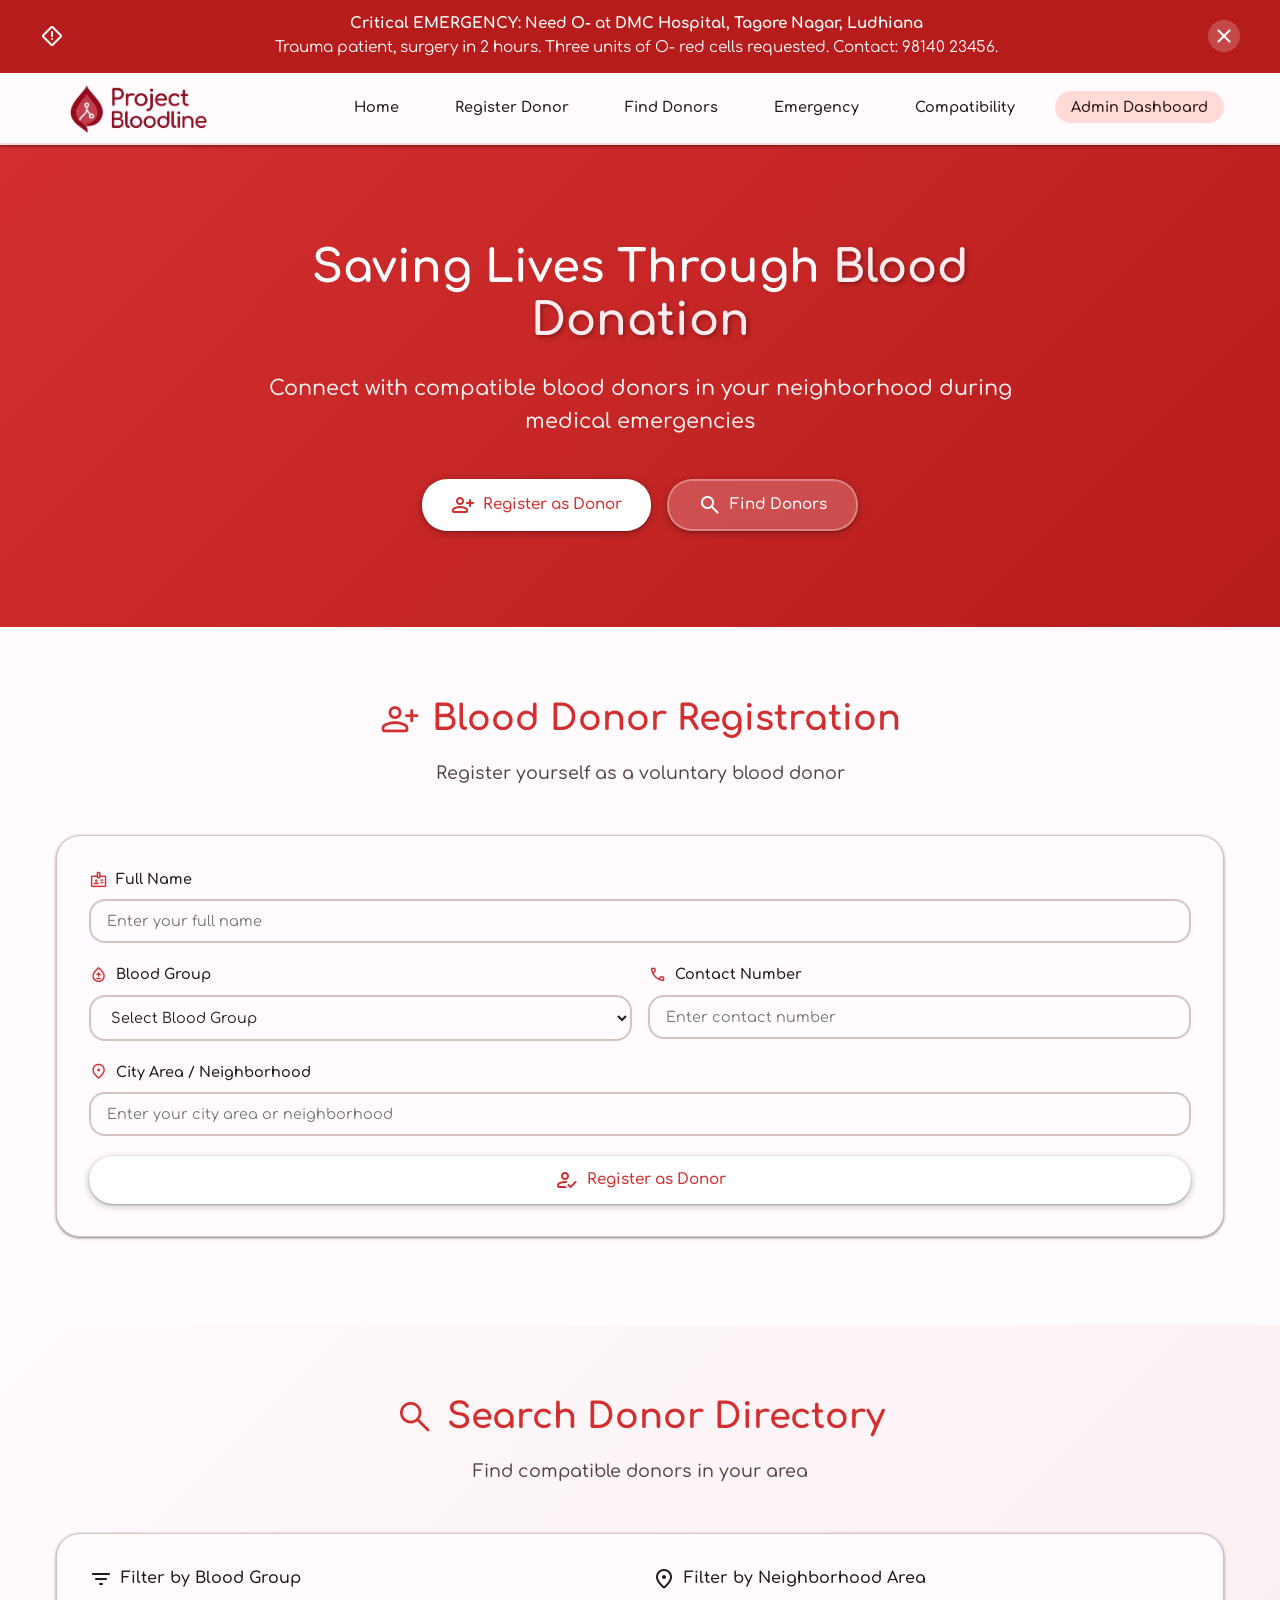
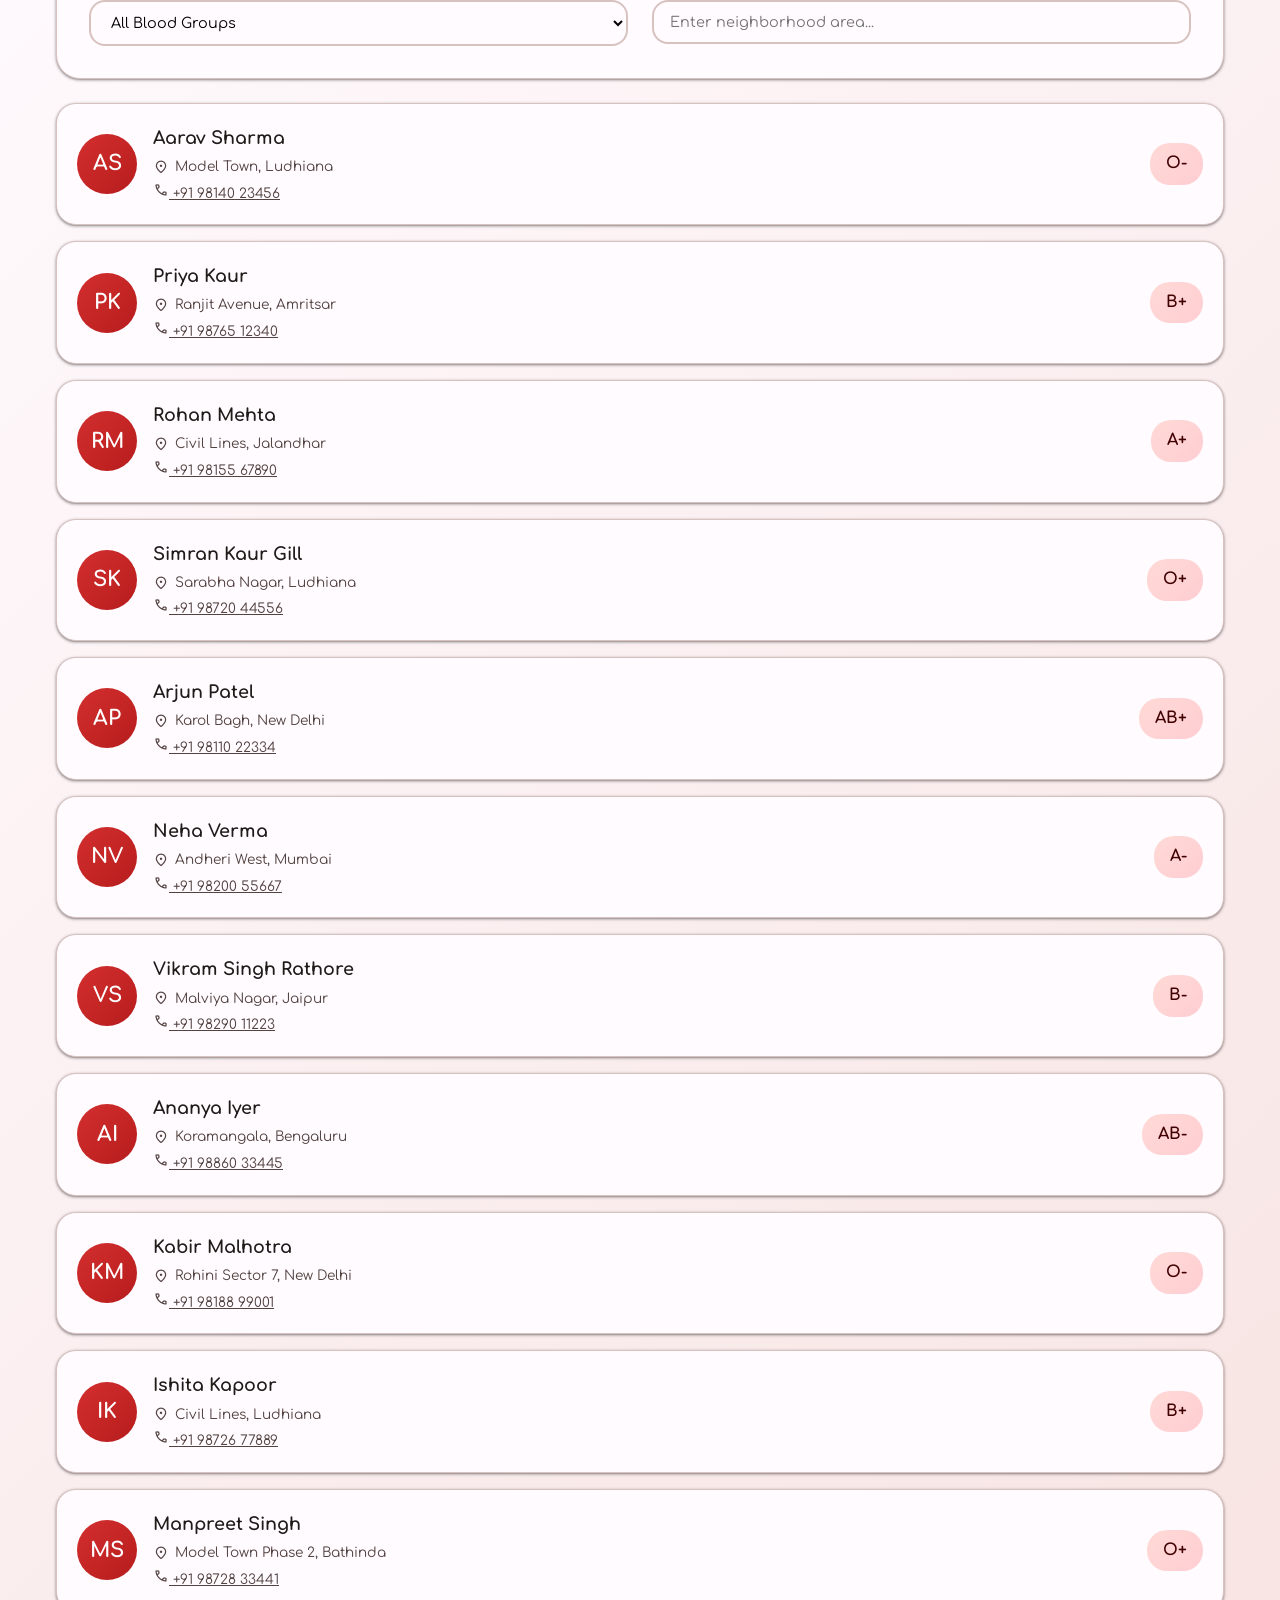
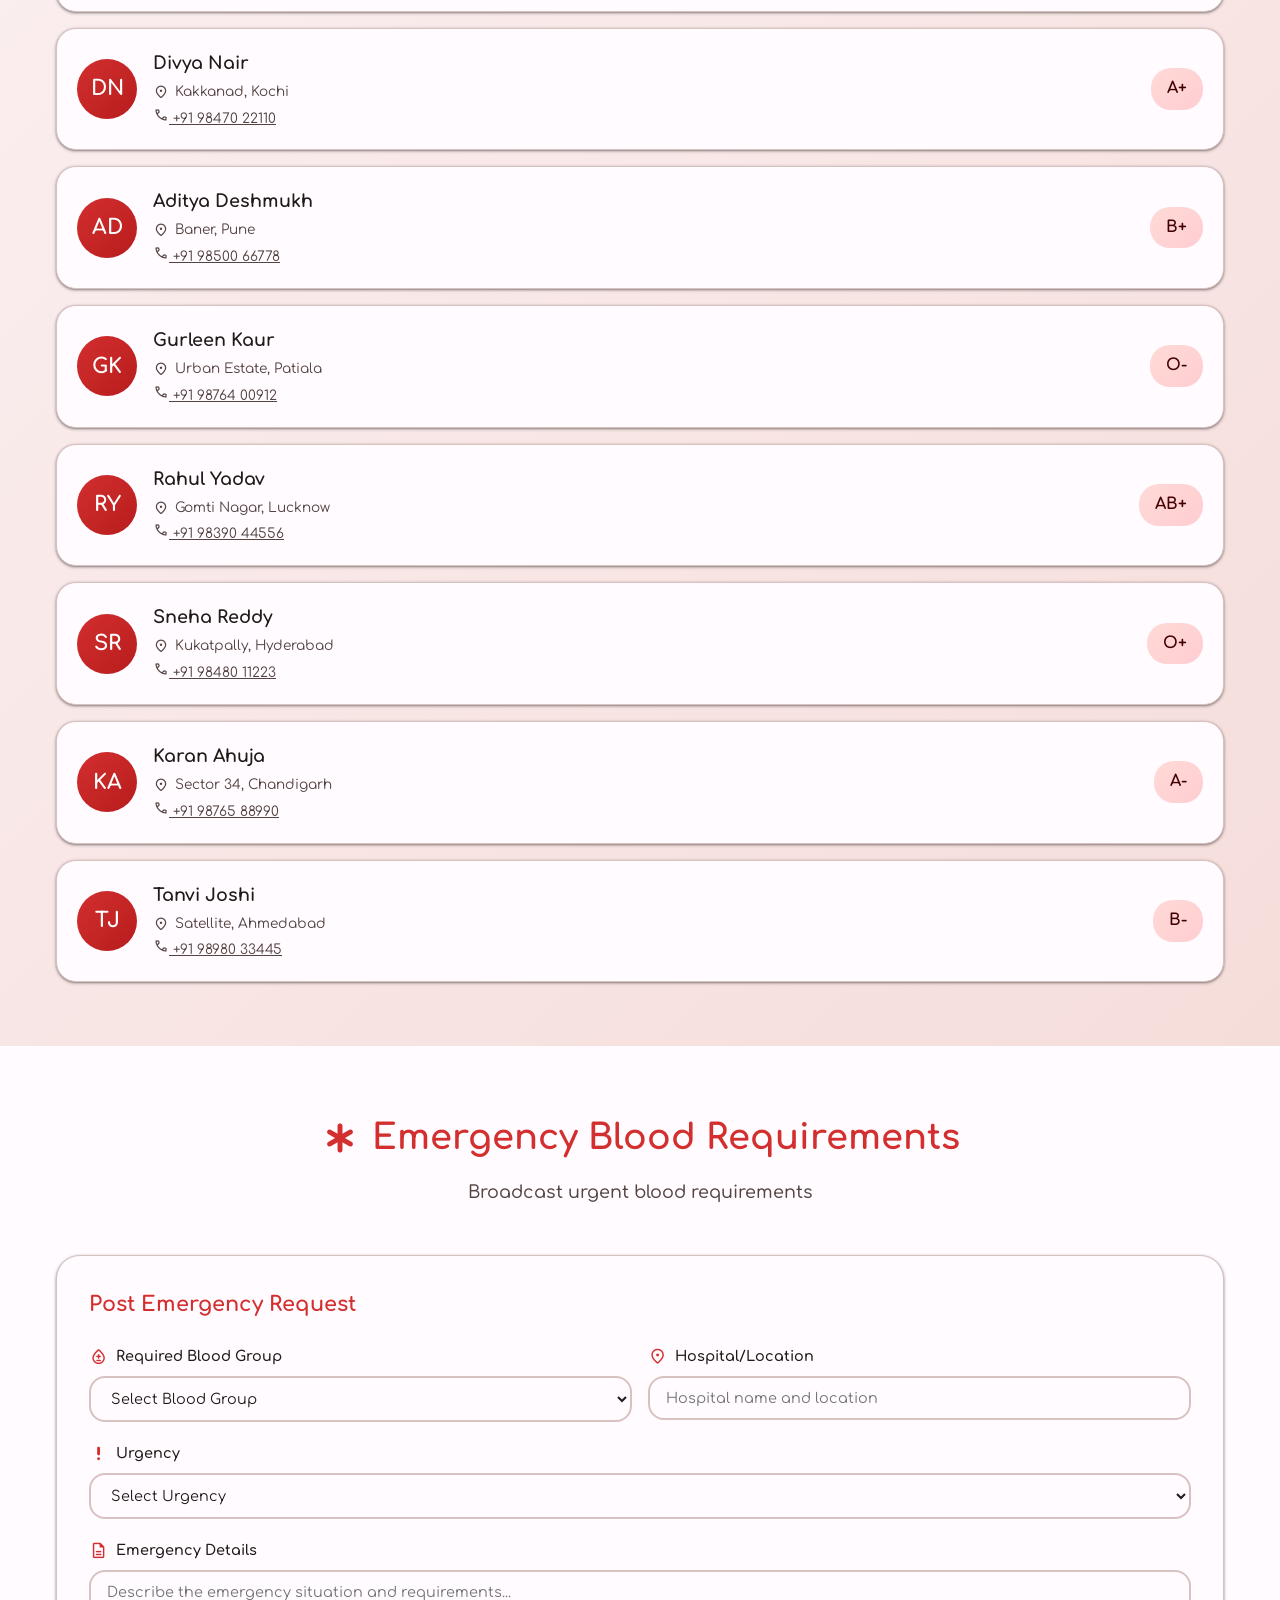
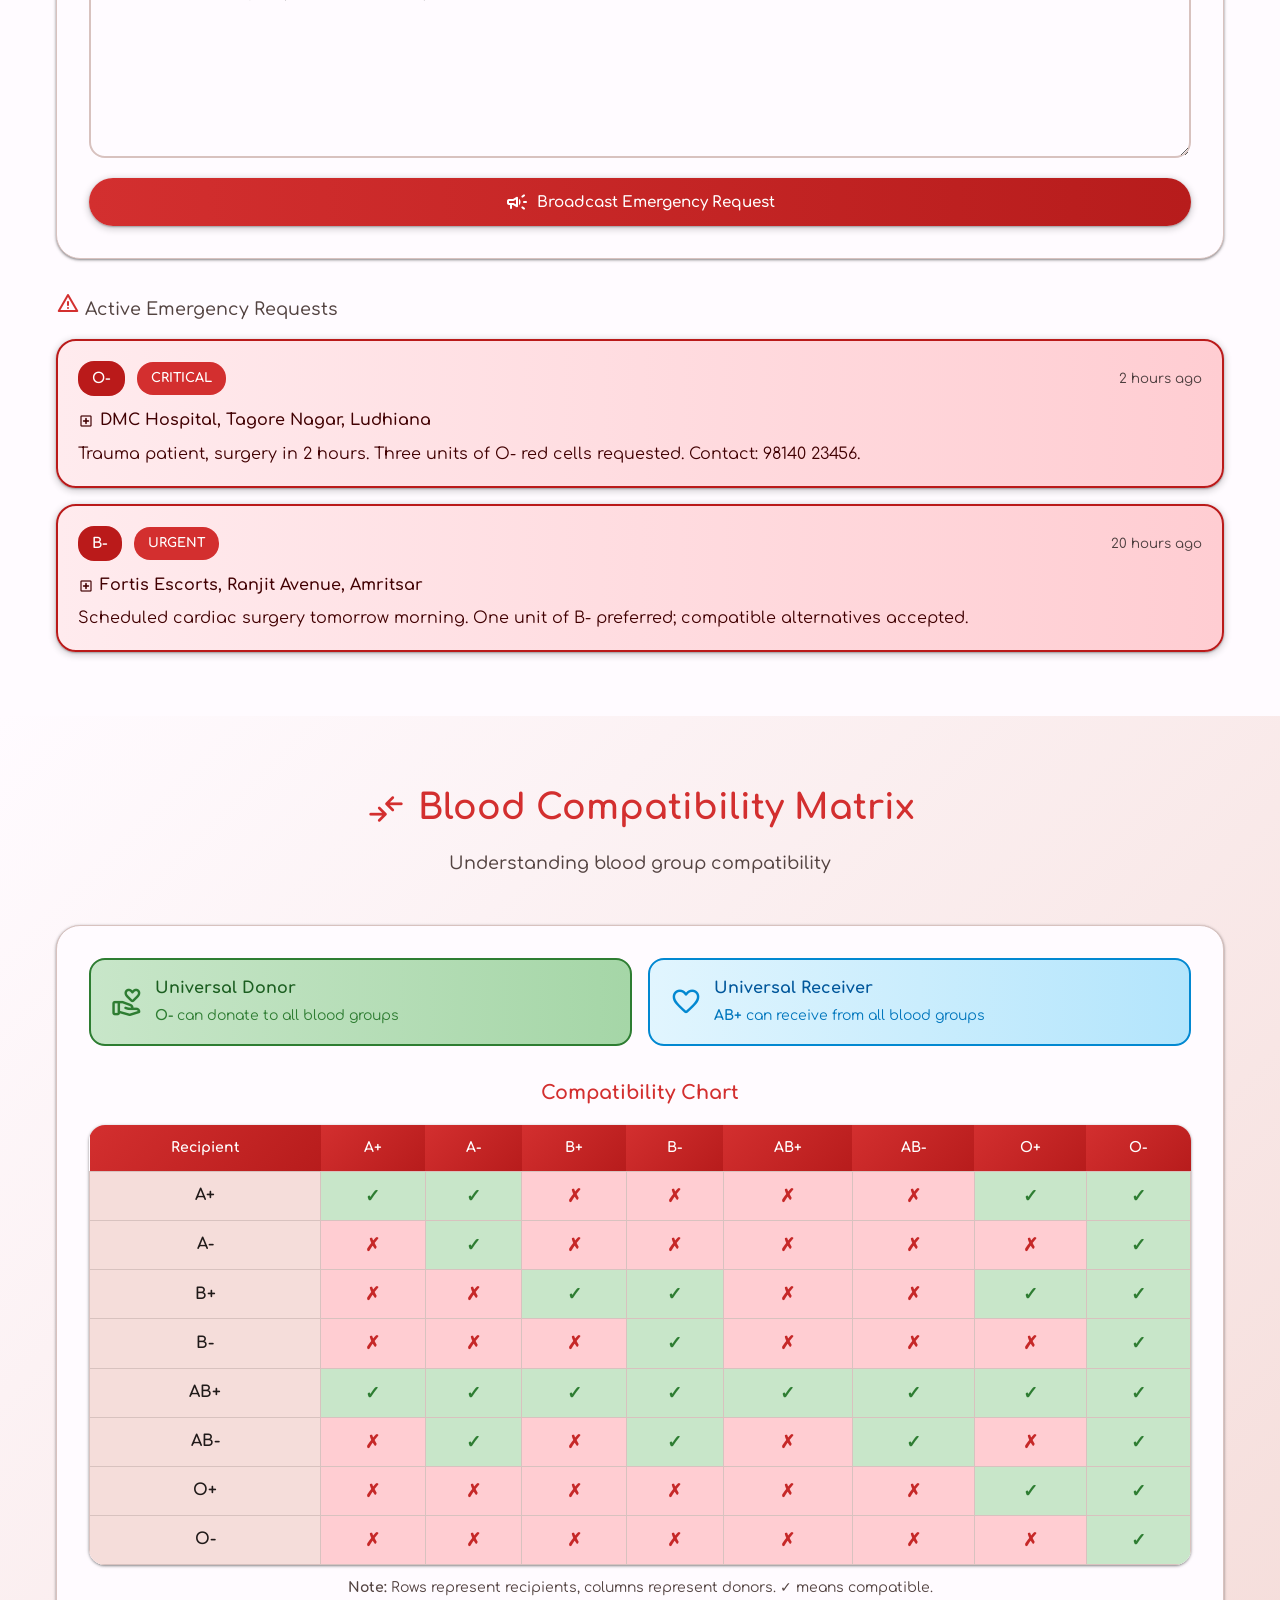
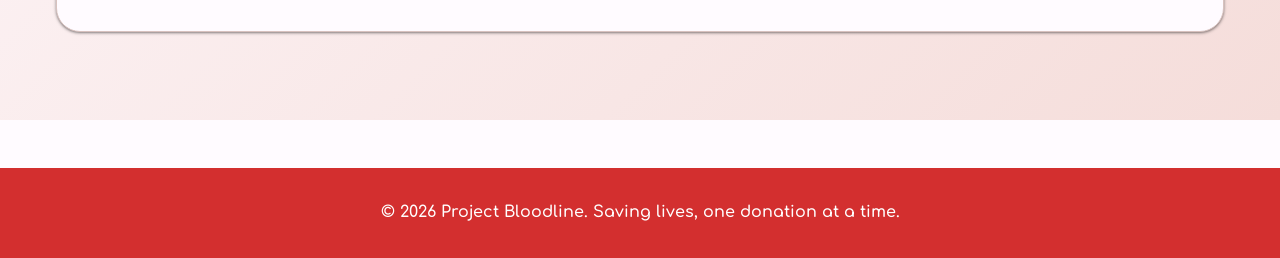
==== commit d430309f: "Add demo data seed, brand logo, favicon; fix emergency banner overlap - seed.js: seeds 18 demo donor" ====
--- a/index.html
+++ b/index.html
@@ -4,7 +4,7 @@
   <meta charset="UTF-8">
   <meta name="viewport" content="width=device-width, initial-scale=1.0">
   <title>Project Dracula - Find Blood Donors Fast</title>
-  <link rel="shortcut icon" href="./favicon.png" type="image/png">
+  <link rel="shortcut icon" href="./favicon.svg" type="image/svg+xml">
   <link rel="preconnect" href="https://fonts.googleapis.com">
   <link rel="preconnect" href="https://fonts.gstatic.com" crossorigin>
   <link href="https://fonts.googleapis.com/css2?family=Comfortaa:wght@300;400;500;600;700&family=Poppins:wght@300;400;500;600;700&family=Nunito:wght@300;400;500;600;700&display=swap" rel="stylesheet">
@@ -29,7 +29,7 @@
   <header class="header">
     <nav class="nav-container">
       <div class="nav-logo">
-        <img src="./header.png" alt="Header Image" height="72px">
+        <img src="./logo.png" alt="Project Bloodline" height="64">
       </div>
       <button class="mobile-menu-btn" onclick="toggleMobileMenu()">
         <span class="material-symbols-rounded">menu</span>
@@ -471,6 +471,7 @@
     </div>
   </footer>
 
+  <script src="seed.js"></script>
   <script src="app.js"></script>
 </body>
 </html>
--- a/style.css
+++ b/style.css
@@ -61,10 +61,8 @@
   color: white;
   padding: 0.75rem 1rem;
   display: none;
-  position: sticky;
-  top: 0;
+  position: relative;
   z-index: 1000;
-  animation: pulse 2s ease-in-out infinite;
 }
 
 .emergency-banner.active {
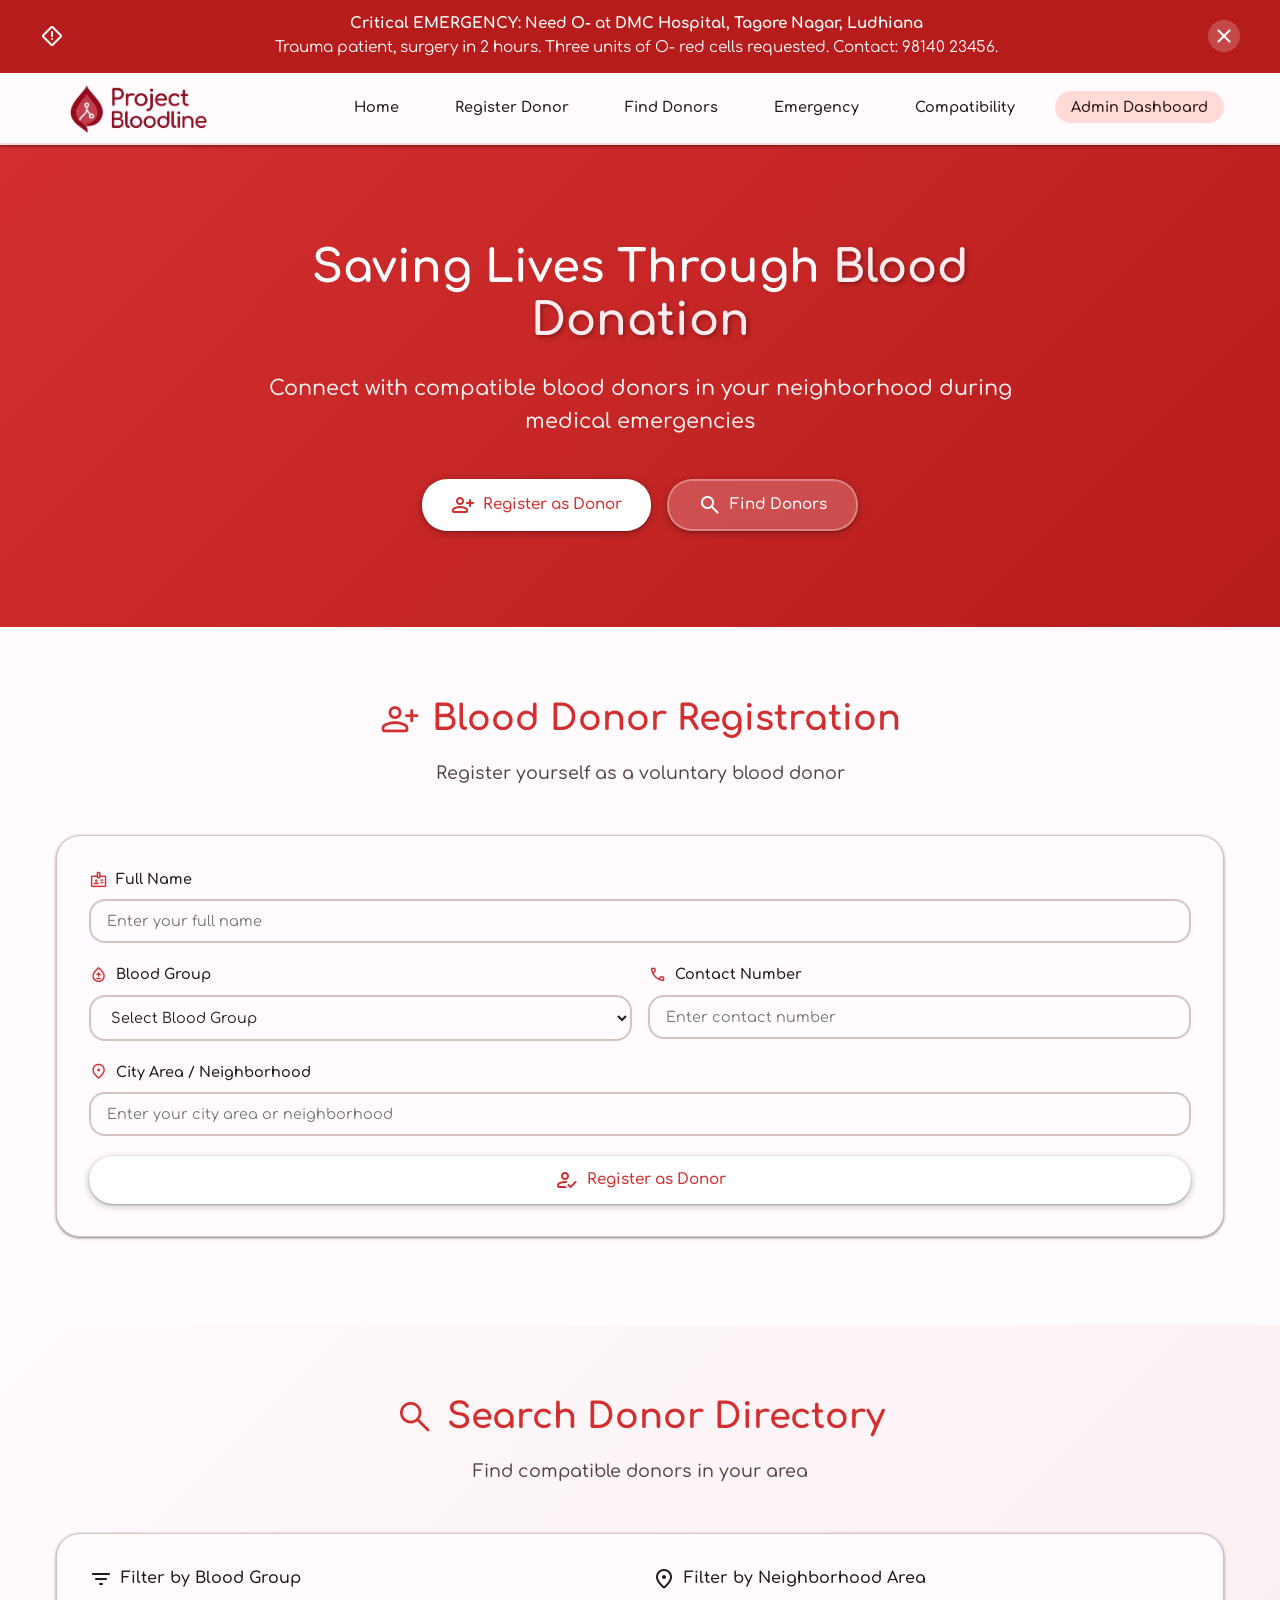
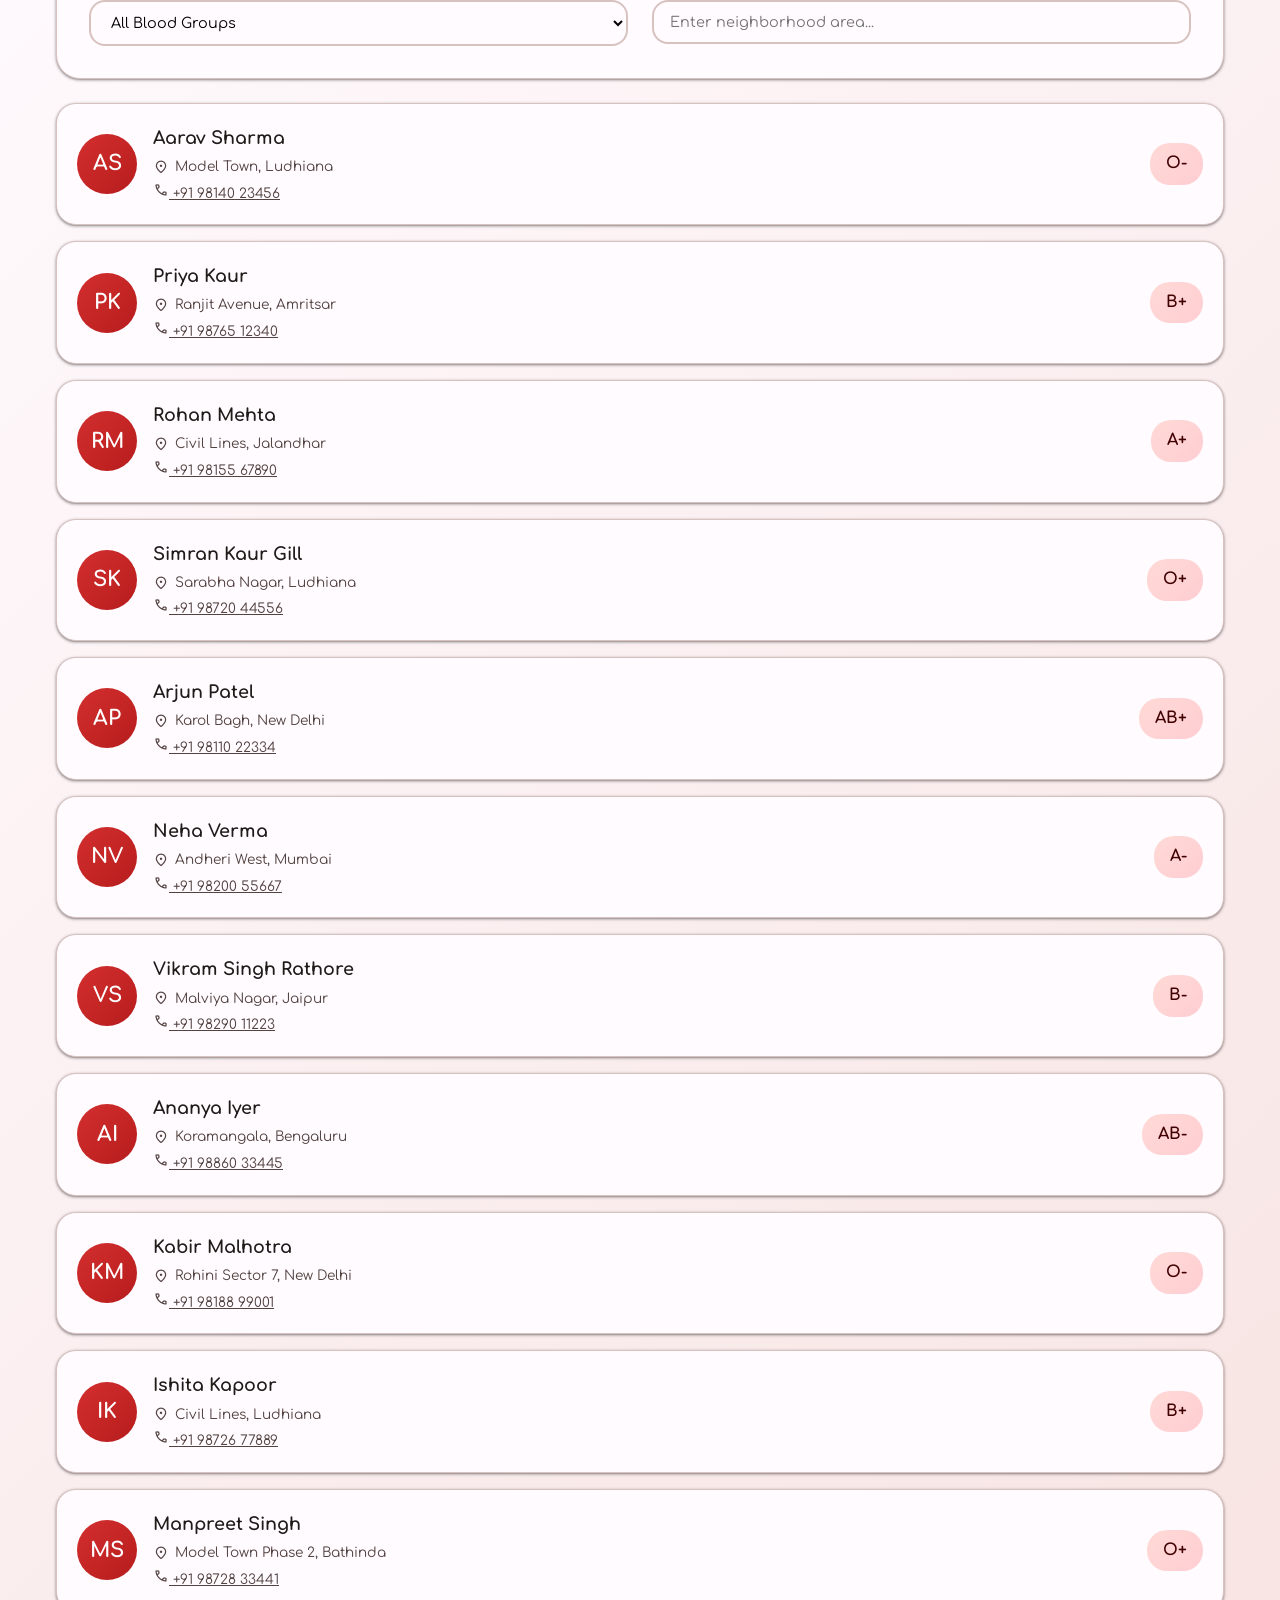
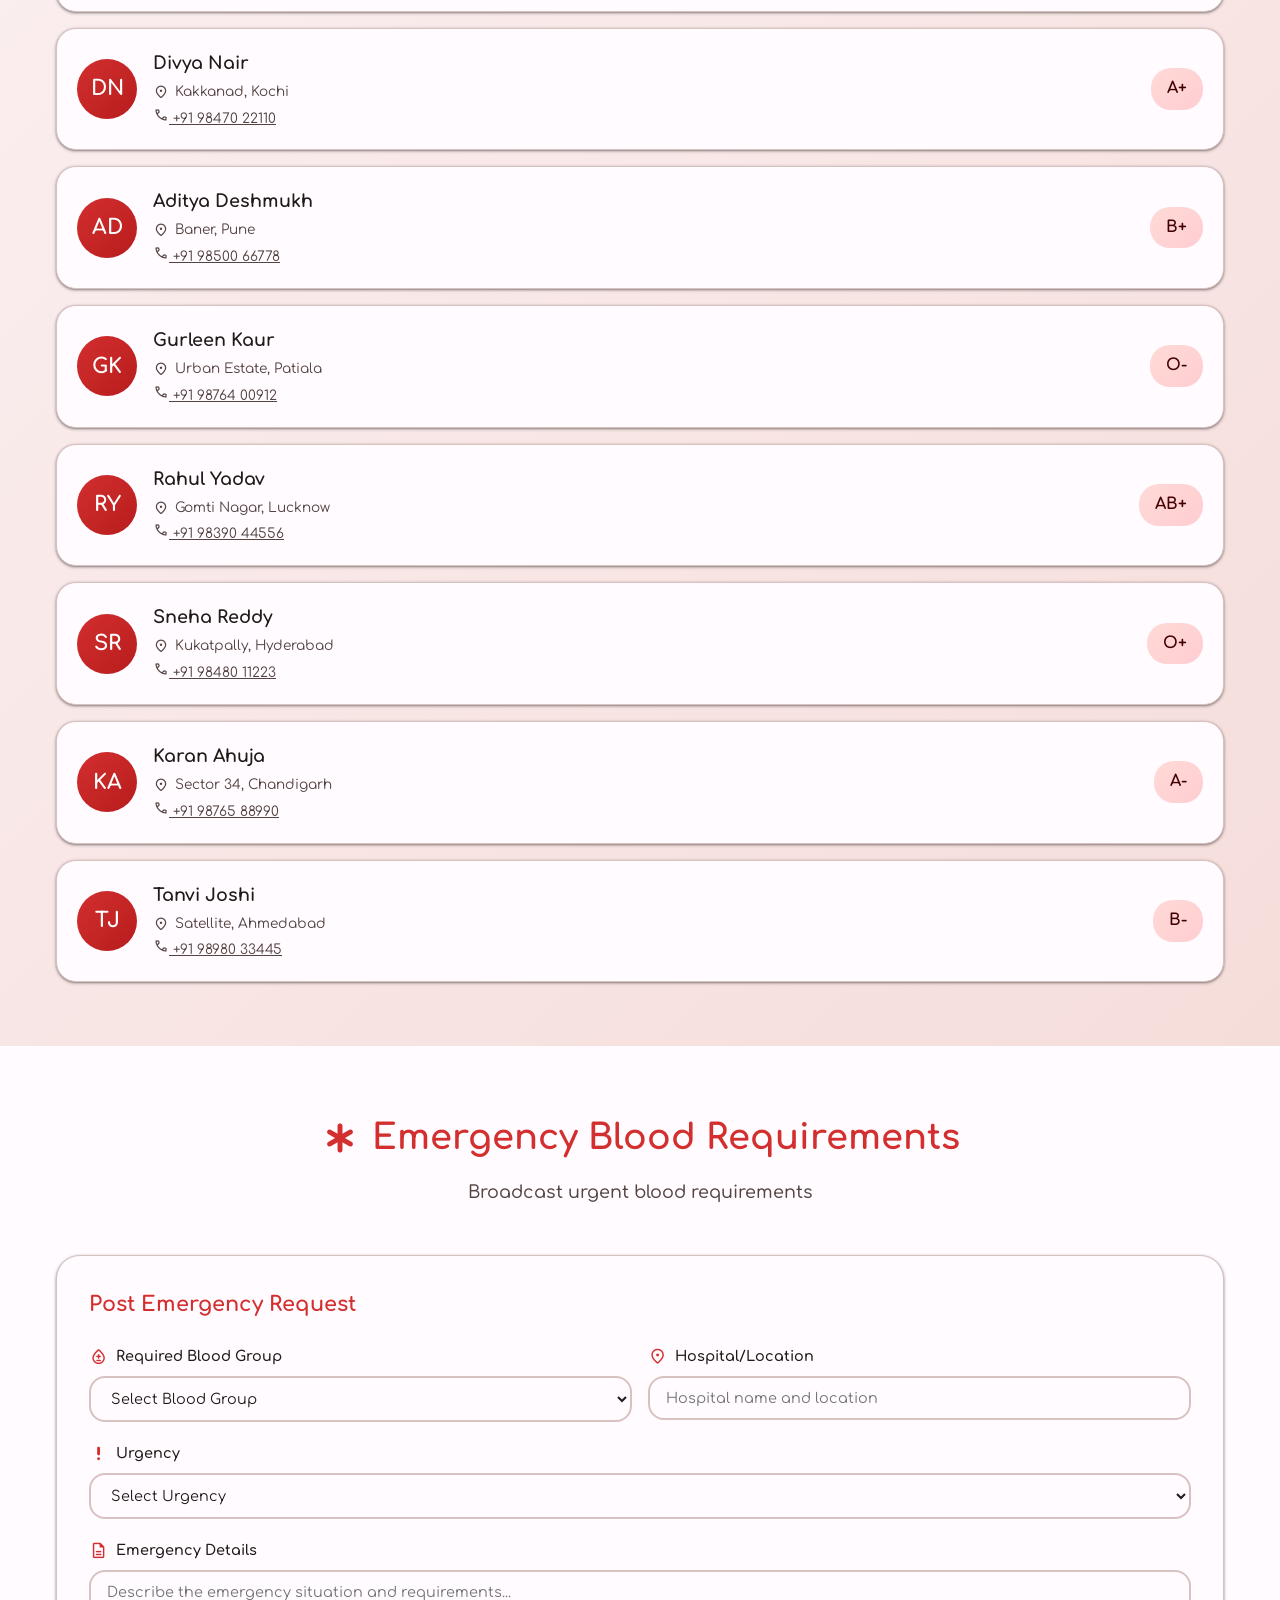
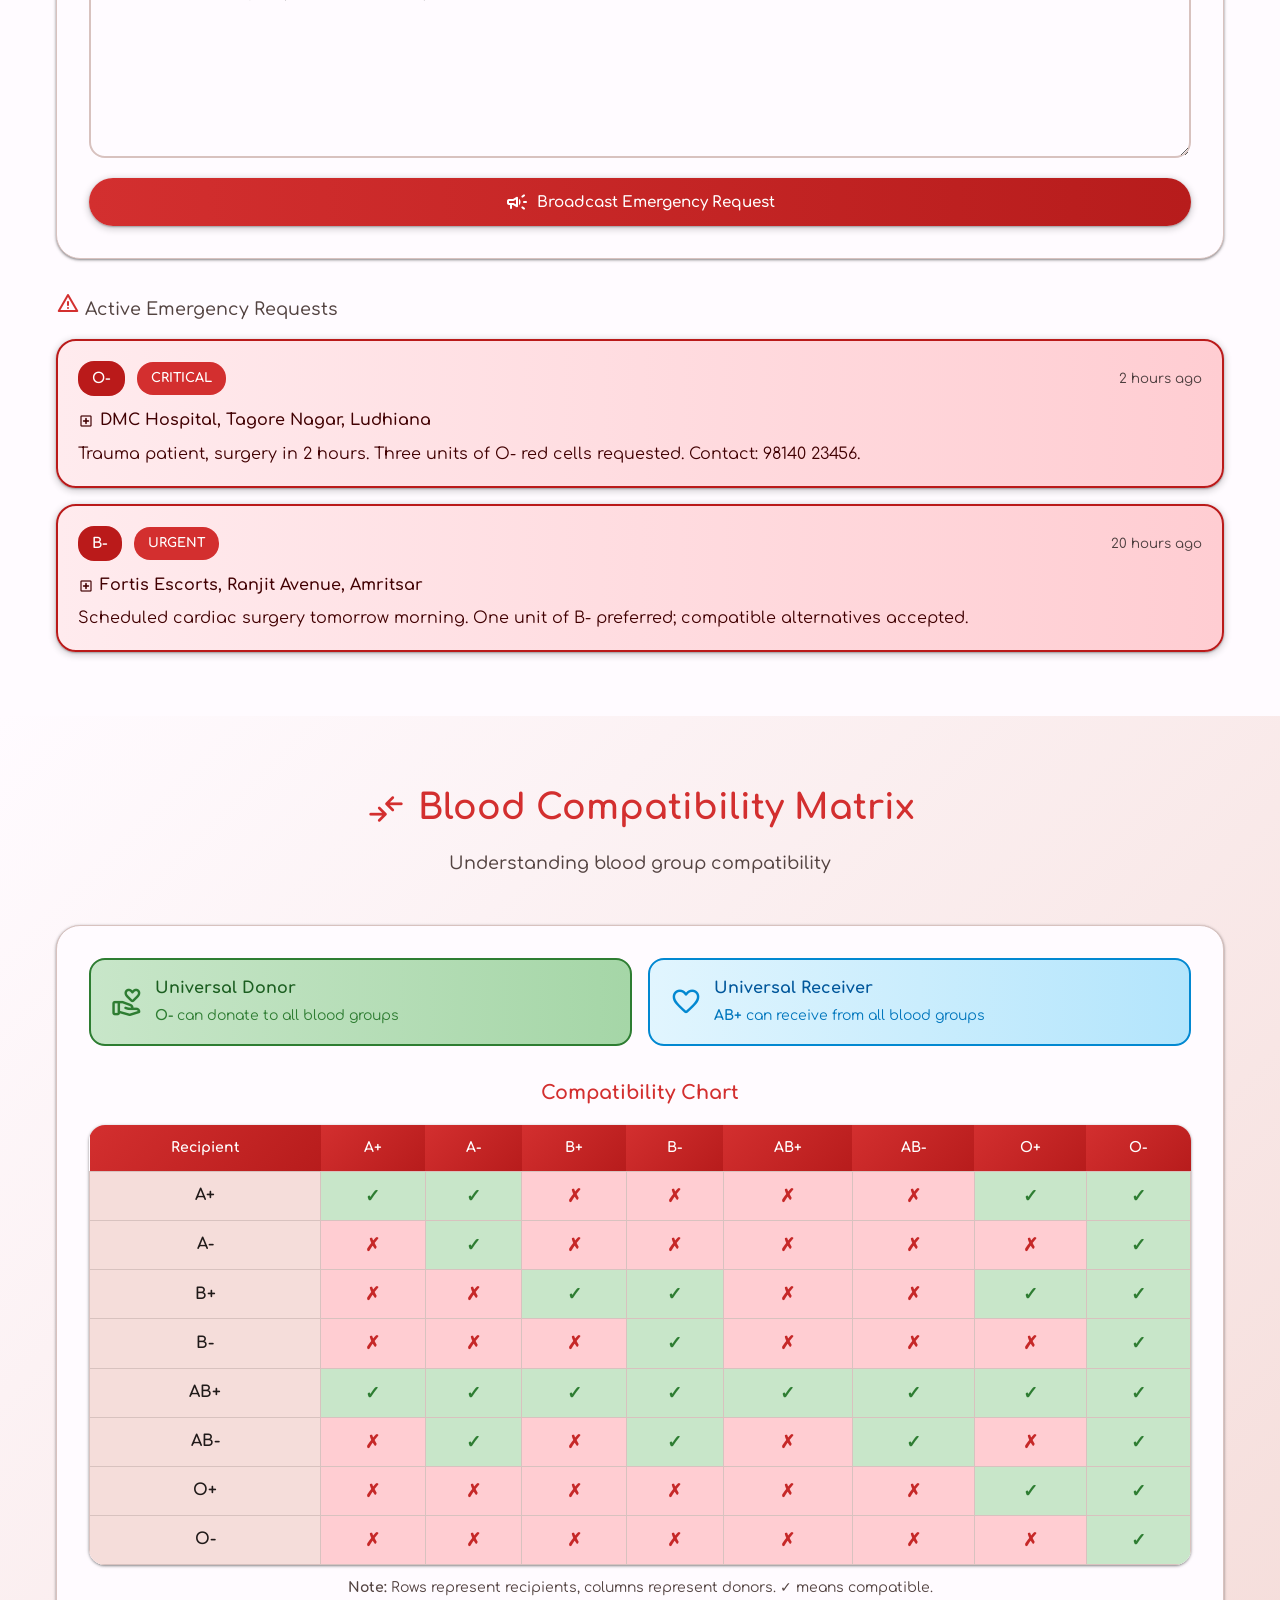
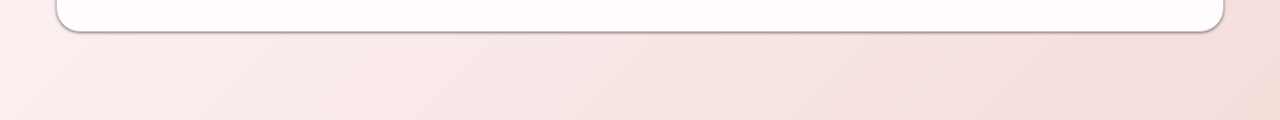
==== commit f7df58b0: "Itsy Bitsy Fixes Fix admin emergency request entry buttons, coherent favicon rather than different i" ====
--- a/index.html
+++ b/index.html
@@ -3,7 +3,7 @@
 <head>
   <meta charset="UTF-8">
   <meta name="viewport" content="width=device-width, initial-scale=1.0">
-  <title>Project Dracula - Find Blood Donors Fast</title>
+  <title>Project BloodLine - Find Blood Donors Fast</title>
   <link rel="shortcut icon" href="./favicon.svg" type="image/svg+xml">
   <link rel="preconnect" href="https://fonts.googleapis.com">
   <link rel="preconnect" href="https://fonts.gstatic.com" crossorigin>
@@ -464,13 +464,6 @@
       </div>
     </section>
   </main>
-
-  <footer class="footer">
-    <div class="container">
-      <p class="footer-text">© 2026 Project Bloodline. Saving lives, one donation at a time.</p>
-    </div>
-  </footer>
-
   <script src="seed.js"></script>
   <script src="app.js"></script>
 </body>
--- a/style.css
+++ b/style.css
@@ -949,7 +949,7 @@
   display: inline-block;
 }
 
-.admin-table .btn-icon {
+.btn-icon {
   background: none;
   border: none;
   color: var(--color-error);
@@ -958,10 +958,7 @@
   border-radius: 8px;
   transition: background 0.2s ease;
 }
-
-.admin-table .btn-icon:hover {
-  background-color: var(--color-error-container);
-}
+.btn-icon:hover { background-color: var(--color-error-container); }
 
 .admin-emergency-list {
   display: grid;
